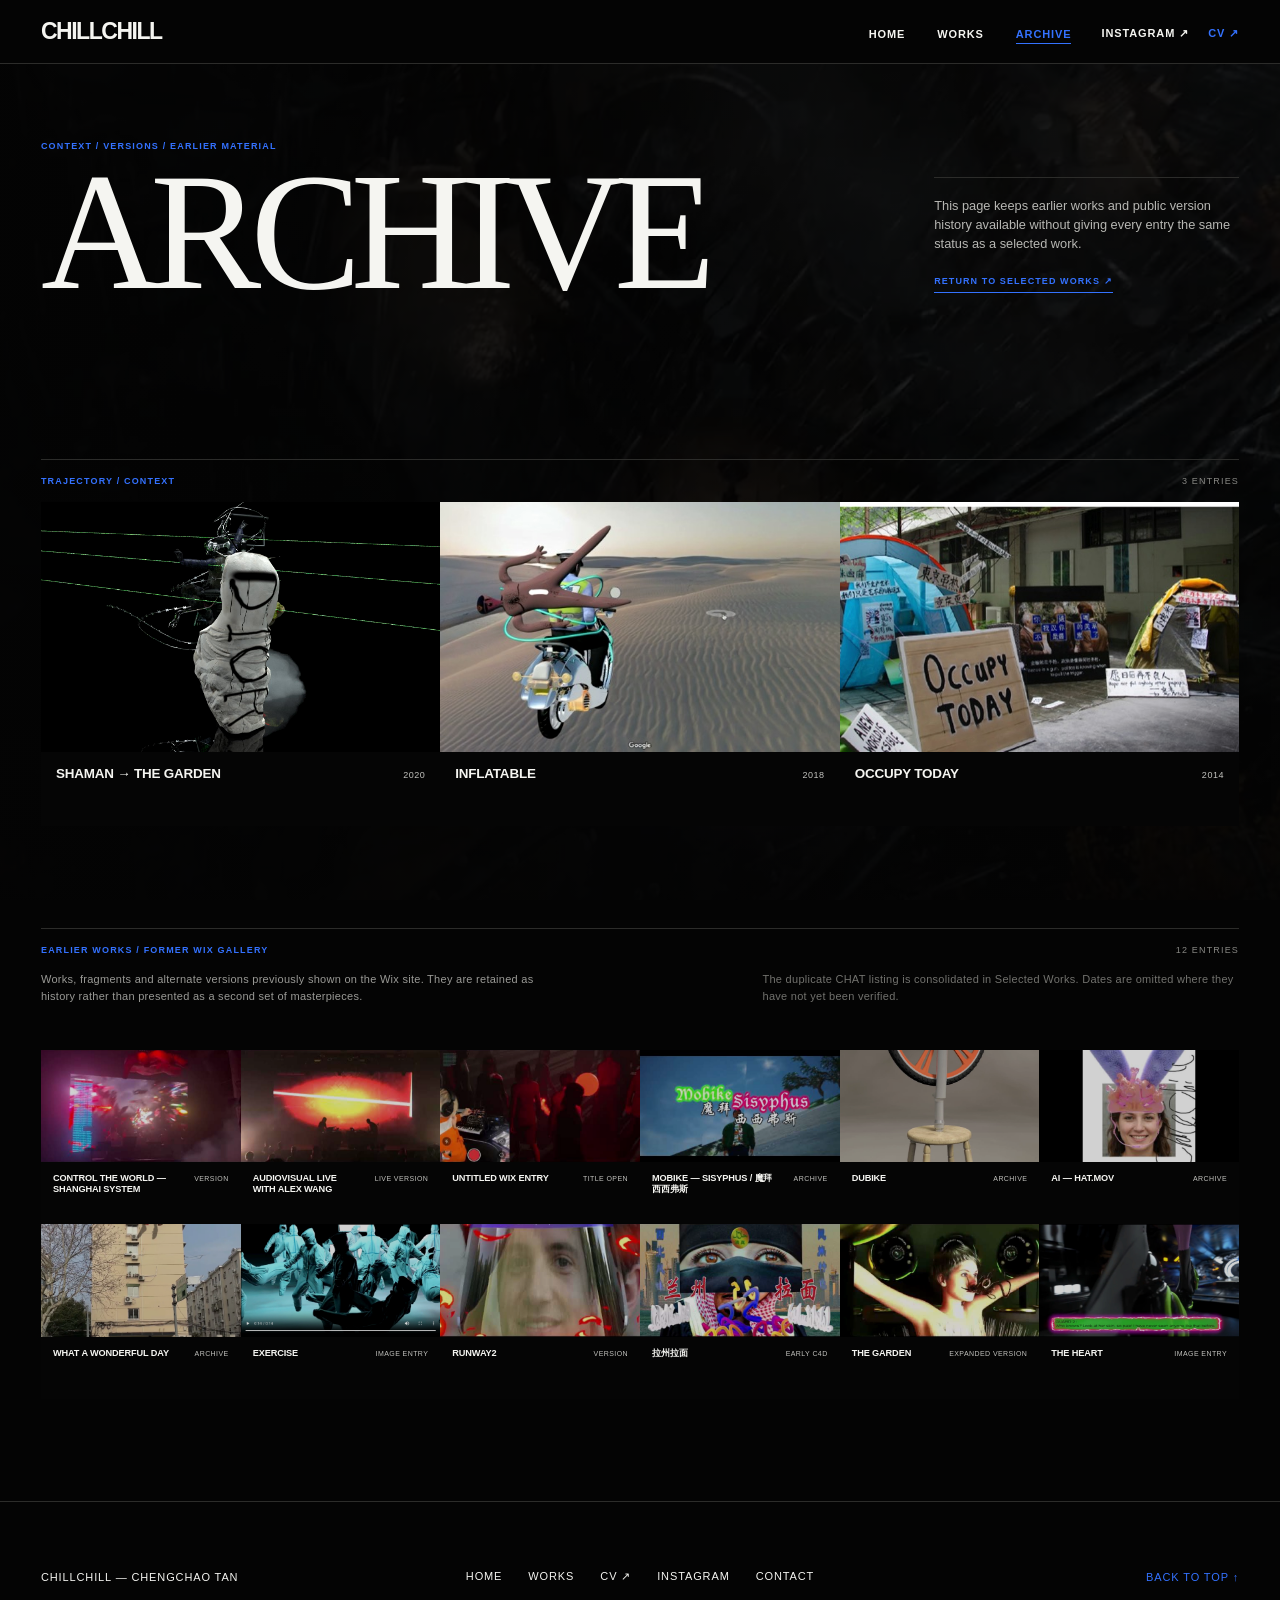
==== archive.html @ 2f0fe9d4 "Separate selected works from archive" ====
<!doctype html>
<html lang="en">
  <head>
    <meta charset="UTF-8" />
    <meta name="viewport" content="width=device-width, initial-scale=1.0" />
    <meta name="description" content="Earlier works, contextual material and alternate versions from CHILLCHILL / Chengchao Tan's practice." />
    <meta name="theme-color" content="#050505" />
    <meta property="og:type" content="website" />
    <meta property="og:title" content="Archive — CHILLCHILL" />
    <meta property="og:description" content="Earlier works, contextual material and alternate versions retained without flattening the artistic practice into a complete database." />
    <meta property="og:image" content="https://chillchillshit-stack.github.io/assets/background-poster.jpg" />
    <meta name="twitter:card" content="summary_large_image" />
    <title>Archive — CHILLCHILL</title>
    <link rel="icon" href="data:image/svg+xml,%3Csvg xmlns='http://www.w3.org/2000/svg' viewBox='0 0 64 64'%3E%3Crect width='64' height='64' fill='%23050505'/%3E%3Cpath d='M12 12h40v40H12z' fill='none' stroke='%233472ff' stroke-width='6'/%3E%3C/svg%3E" />
    <link rel="preload" as="image" href="./assets/wix-cover-shaman.jpg" fetchpriority="high" />
    <link rel="stylesheet" href="./styles.css?v=20260821-selected-archive-v16" />
    <script src="./app.js?v=20260821-wix-archive-v14" defer></script>
  </head>
  <body class="works-page archive-page" id="top">
    <div class="legacy-video-background" aria-hidden="true">
      <video muted loop playsinline preload="none" poster="./assets/background-poster.jpg">
        <source data-src="./assets/background-loop-smooth.mp4" type="video/mp4" />
      </video>
    </div>

    <header class="site-header">
      <a class="brand" href="./index.html" aria-label="CHILLCHILL home">CHILLCHILL</a>
      <div class="header-actions">
        <a class="header-instagram" href="https://www.instagram.com/chillchillshit/" target="_blank" rel="noreferrer">INSTAGRAM ↗</a>
        <a class="header-cv" href="./assets/chillchill-cv.pdf" target="_blank" rel="noreferrer">CV ↗</a>
      </div>
      <nav aria-label="Primary navigation">
        <a href="./index.html">HOME</a>
        <a href="./works.html">WORKS</a>
        <a class="is-active" href="./archive.html" aria-current="page">ARCHIVE</a>
      </nav>
    </header>

    <main class="works-main">
      <section class="works-landing" aria-labelledby="archivePageTitle">
        <header class="works-page-header">
          <div>
            <p class="works-page-kicker">CONTEXT / VERSIONS / EARLIER MATERIAL</p>
            <h1 id="archivePageTitle">ARCHIVE</h1>
          </div>
          <div class="works-page-guide">
            <p>This page keeps earlier works and public version history available without giving every entry the same status as a selected work.</p>
            <a href="./works.html">RETURN TO SELECTED WORKS <span aria-hidden="true">↗</span></a>
          </div>
        </header>

        <section class="works-secondary archive-context" aria-labelledby="trajectoryContextTitle">
          <div class="works-section-heading">
            <p id="trajectoryContextTitle">TRAJECTORY / CONTEXT</p>
            <span>3 ENTRIES</span>
          </div>
          <div class="works-context-grid">
            <button class="project works-card" type="button" data-slug="shaman-garden" data-title="SHAMAN → THE GARDEN" data-year="2020" data-type="SHORT VIDEO / EXPANDED LIVE VERSION" data-description="An independent short later becomes part of an expanded audiovisual performance." data-video-id="pIf4e2qBeQ4">
              <span class="works-card-media"><img decoding="async" fetchpriority="high" src="./assets/wix-cover-shaman.jpg" alt="SHAMAN original Wix cover" /></span>
              <span class="project-line"><strong>SHAMAN → THE GARDEN</strong><small>2020</small></span>
            </button>
            <button class="project works-card" type="button" data-slug="inflatable" data-title="INFLATABLE" data-year="2018" data-type="3D MOVING IMAGE / CONTEXT" data-description="A small urban rule becomes an absurd visual complaint." data-video-id="0K_xFmzg4Dk">
              <span class="works-card-media"><img loading="lazy" decoding="async" src="./assets/inflatable-still-800.jpg" alt="INFLATABLE video still" /></span>
              <span class="project-line"><strong>INFLATABLE</strong><small>2018</small></span>
            </button>
            <button class="project works-card" type="button" data-slug="occupy-today" data-title="OCCUPY TODAY" data-year="2014" data-type="FORMATION / CONTEXT" data-description="An early encounter between action, social simulation and the structures surrounding art." data-video-id="Ip55WOqn-rM">
              <span class="works-card-media"><img loading="lazy" decoding="async" src="./assets/occupy-today-archive-still-800.jpg" alt="OCCUPY TODAY documentation still" /></span>
              <span class="project-line"><strong>OCCUPY TODAY</strong><small>2014</small></span>
            </button>
          </div>
        </section>

        <section class="works-secondary works-archive" aria-labelledby="wixArchiveTitle">
          <div class="works-section-heading">
            <p id="wixArchiveTitle">EARLIER WORKS / FORMER WIX GALLERY</p>
            <span>12 ENTRIES</span>
          </div>
          <div class="works-archive-intro">
            <p>Works, fragments and alternate versions previously shown on the Wix site. They are retained as history rather than presented as a second set of masterpieces.</p>
            <p>The duplicate CHAT listing is consolidated in Selected Works. Dates are omitted where they have not yet been verified.</p>
          </div>
          <div class="works-archive-grid" aria-label="Earlier works and entries retained from the former Wix gallery">
            <button class="project works-card archive-card" type="button" data-slug="control-shanghai-system" data-title="CHILLCHILL CONTROL THE WORLD — SHANGHAI SYSTEM" data-type="VERSION / LIVE SYSTEM" data-description="A live-system version retained from the former Wix gallery." data-video-id="gj6utG9_jv0">
              <span class="works-card-media"><img loading="lazy" decoding="async" src="./assets/wix-archive/control-shanghai-system.jpg" alt="CHILLCHILL CONTROL THE WORLD Shanghai system version still" /></span>
              <span class="project-line"><strong>CONTROL THE WORLD — SHANGHAI SYSTEM</strong><small>VERSION</small></span>
            </button>
            <button class="project works-card archive-card" type="button" data-slug="audiovisual-live-alex" data-title="AUDIOVISUAL LIVE WITH ALEX WANG" data-type="LIVE VERSION / COLLABORATION" data-description="A live entry from the A BRAVE NEW WORLD development chain." data-video-id="MynfdMBpej0">
              <span class="works-card-media"><img loading="lazy" decoding="async" src="./assets/wix-archive/audiovisual-live-alex.jpg" alt="Audiovisual Live with Alex Wang still" /></span>
              <span class="project-line"><strong>AUDIOVISUAL LIVE WITH ALEX WANG</strong><small>LIVE VERSION</small></span>
            </button>
            <button class="project works-card archive-card" type="button" data-slug="untitled-wix-entry" data-title="UNTITLED WIX ENTRY" data-type="UNTITLED LEGACY ENTRY" data-description="A video publicly embedded on the former Wix site without a project title." data-video-id="L9i0kMhosSE">
              <span class="works-card-media"><img loading="lazy" decoding="async" src="./assets/wix-archive/untitled-wix-entry.jpg" alt="Still from an untitled video retained from Wix" /></span>
              <span class="project-line"><strong>UNTITLED WIX ENTRY</strong><small>TITLE OPEN</small></span>
            </button>
            <button class="project works-card archive-card" type="button" data-slug="mobike-sisyphus" data-title="MOBIKE — SISYPHUS / 魔拜西西弗斯" data-type="EARLIER MOVING IMAGE" data-description="An earlier moving-image work retained under its former Wix title." data-video-id="f-WOdsWEn5Y">
              <span class="works-card-media"><img loading="lazy" decoding="async" src="./assets/wix-archive/mobike-sisyphus.jpg" alt="MOBIKE Sisyphus video still" /></span>
              <span class="project-line"><strong>MOBIKE — SISYPHUS / 魔拜西西弗斯</strong><small>ARCHIVE</small></span>
            </button>
            <button class="project works-card archive-card" type="button" data-slug="dubike" data-title="DUBIKE" data-type="EARLIER FRAGMENT / WIX ARCHIVE" data-description="An earlier public-gallery entry retained from Wix.">
              <span class="works-card-media"><img loading="lazy" decoding="async" src="./assets/wix-archive/dubike.jpg" alt="DUBIKE video still" /></span>
              <span class="project-line"><strong>DUBIKE</strong><small>ARCHIVE</small></span>
            </button>
            <button class="project works-card archive-card" type="button" data-slug="ai-hat" data-title="AI — HAT.MOV" data-type="EARLIER FRAGMENT / WIX ARCHIVE" data-description="An earlier public-gallery entry retained from Wix." data-video-id="Vv0HnWQlVzw">
              <span class="works-card-media"><img loading="lazy" decoding="async" src="./assets/wix-archive/ai-hat.jpg" alt="AI hat moving-image still" /></span>
              <span class="project-line"><strong>AI — HAT.MOV</strong><small>ARCHIVE</small></span>
            </button>
            <button class="project works-card archive-card" type="button" data-slug="wonderful-day" data-title="WHAT A WONDERFUL DAY" data-type="EARLIER FRAGMENT / WIX ARCHIVE" data-description="An earlier public-gallery entry retained from Wix.">
              <span class="works-card-media"><img loading="lazy" decoding="async" src="./assets/wix-archive/what-a-wonderful-day.jpg" alt="WHAT A WONDERFUL DAY video still" /></span>
              <span class="project-line"><strong>WHAT A WONDERFUL DAY</strong><small>ARCHIVE</small></span>
            </button>
            <button class="project works-card archive-card" type="button" data-slug="exercise" data-title="EXERCISE" data-type="WIX ARCHIVE / IMAGE ENTRY" data-description="An image-based entry preserved from the former public Wix gallery.">
              <span class="works-card-media"><img loading="lazy" decoding="async" src="./assets/wix-archive/exercise.jpg" alt="EXERCISE Wix gallery image" /></span>
              <span class="project-line"><strong>EXERCISE</strong><small>IMAGE ENTRY</small></span>
            </button>
            <button class="project works-card archive-card" type="button" data-slug="runway2" data-title="RUNWAY2" data-type="RUNWAY / EARLIER VERSION" data-description="An alternate RUNWAY entry retained from the former Wix gallery." data-video-id="vI447w83ug0">
              <span class="works-card-media"><img loading="lazy" decoding="async" src="./assets/wix-archive/runway2.jpg" alt="RUNWAY2 video still" /></span>
              <span class="project-line"><strong>RUNWAY2</strong><small>VERSION</small></span>
            </button>
            <button class="project works-card archive-card" type="button" data-slug="lazhou-lamian" data-title="拉州拉面" data-type="EARLY C4D EXPERIMENT" data-description="An early C4D experiment retained under the exact title used on Wix." data-video-id="pfOjwJ35zkA">
              <span class="works-card-media"><img loading="lazy" decoding="async" src="./assets/wix-archive/lazhou-lamian.jpg" alt="拉州拉面 moving-image still" /></span>
              <span class="project-line"><strong>拉州拉面</strong><small>EARLY C4D</small></span>
            </button>
            <button class="project works-card archive-card" type="button" data-slug="the-garden" data-title="THE GARDEN" data-type="EXPANDED LIVE VERSION" data-description="The expanded audiovisual version that contains SHAMAN and additional material." data-video-id="-OK7pHN6N_I">
              <span class="works-card-media"><img loading="lazy" decoding="async" src="./assets/wix-archive/the-garden.jpg" alt="THE GARDEN audiovisual performance still" /></span>
              <span class="project-line"><strong>THE GARDEN</strong><small>EXPANDED VERSION</small></span>
            </button>
            <button class="project works-card archive-card" type="button" data-slug="the-heart" data-title="THE HEART" data-type="WIX ARCHIVE / IMAGE ENTRY" data-description="An image-based entry preserved from the former public Wix gallery.">
              <span class="works-card-media"><img loading="lazy" decoding="async" src="./assets/wix-archive/the-heart.jpg" alt="THE HEART Wix gallery image" /></span>
              <span class="project-line"><strong>THE HEART</strong><small>IMAGE ENTRY</small></span>
            </button>
          </div>
        </section>
      </section>
    </main>

    <footer class="site-footer">
      <span>CHILLCHILL — CHENGCHAO TAN</span>
      <nav aria-label="Footer navigation">
        <a href="./index.html">HOME</a>
        <a href="./works.html">WORKS</a>
        <a href="./assets/chillchill-cv.pdf" target="_blank" rel="noreferrer">CV ↗</a>
        <a href="https://www.instagram.com/chillchillshit/" target="_blank" rel="noreferrer">INSTAGRAM</a>
        <a href="mailto:chillchillshit@gmail.com">CONTACT</a>
      </nav>
      <a href="#top">BACK TO TOP ↑</a>
    </footer>

    <dialog class="project-dialog" id="projectDialog">
      <button class="dialog-close" type="button" aria-label="Close project">×</button>
      <div class="dialog-media">
        <div class="dialog-stage">
          <img id="dialogImage" src="./assets/background-poster.jpg" alt="" />
          <iframe id="dialogVideo" title="Project video" loading="lazy" allow="autoplay; encrypted-media; picture-in-picture" allowfullscreen referrerpolicy="strict-origin-when-cross-origin"></iframe>
        </div>
        <div class="dialog-gallery" id="dialogGallery" hidden aria-label="Additional project stills"></div>
      </div>
      <div class="dialog-copy">
        <p id="dialogType"></p>
        <h2 id="dialogTitle">PROJECT</h2>
        <p id="dialogYear"></p>
        <p id="dialogDescription"></p>
        <dl class="dialog-facts" id="dialogFacts" hidden>
          <div id="dialogFormatRow"><dt>FORMAT</dt><dd id="dialogFormat"></dd></div>
          <div id="dialogDurationRow"><dt>DURATION</dt><dd id="dialogDuration"></dd></div>
          <div id="dialogMethodRow"><dt>METHOD</dt><dd id="dialogMethod"></dd></div>
          <div id="dialogContextRow"><dt>CONTEXT</dt><dd id="dialogContext"></dd></div>
          <div id="dialogCollaborationRow"><dt>COLLABORATION</dt><dd id="dialogCollaboration"></dd></div>
        </dl>
        <dl class="dialog-evidence" id="dialogEvidence" hidden>
          <div id="dialogAtTimeRow"><dt>AT THE TIME</dt><dd id="dialogAtTime"></dd></div>
          <div id="dialogLookingBackRow"><dt>LOOKING BACK</dt><dd id="dialogLookingBack"></dd></div>
          <div id="dialogStillOpenRow"><dt>STILL OPEN</dt><dd id="dialogStillOpen"></dd></div>
        </dl>
        <div class="dialog-actions">
          <a class="watch-video-link" id="watchVideoLink" href="#" target="_blank" rel="noreferrer" hidden>WATCH ON YOUTUBE <span aria-hidden="true">↗</span></a>
          <button class="copy-project-link" id="copyProjectLink" type="button">COPY PROJECT LINK <span aria-hidden="true">↗</span></button>
        </div>
      </div>
    </dialog>
  </body>
</html>
---- styles.css ----
:root {
  --black: #050505;
  --white: #f5f5f1;
  --muted: #9a9a96;
  --rule: #2c2c2a;
  --blue: #3472ff;
  --header-h: 64px;
  --gutter: clamp(22px, 3.2vw, 52px);
  --ui: "Arial Narrow", "Helvetica Neue", Helvetica, Arial, sans-serif;
  --display: Didot, "Bodoni MT", "Times New Roman", serif;
}

* { box-sizing: border-box; }
html { scroll-behavior: smooth; background: var(--black); }
body { position: relative; margin: 0; color: var(--white); background: var(--black); font-family: var(--ui); }
button, a { color: inherit; font: inherit; }
button { padding: 0; border: 0; background: none; }
a { text-decoration: none; }
img { max-width: 100%; }
button:focus-visible, a:focus-visible { outline: 1px solid var(--blue); outline-offset: 4px; }

.site-header {
  position: sticky;
  z-index: 30;
  top: 0;
  min-height: var(--header-h);
  display: flex;
  align-items: center;
  justify-content: space-between;
  gap: 30px;
  padding: 0 var(--gutter);
  border-bottom: 1px solid var(--rule);
  background: rgb(5 5 5 / .94);
  backdrop-filter: blur(14px);
}
.brand { font-size: clamp(19px, 1.8vw, 29px); font-weight: 900; letter-spacing: -.065em; }
.header-actions { order: 3; display: flex; align-items: center; gap: clamp(14px, 1.5vw, 24px); }
.header-actions a { padding: 24px 0 20px; font-size: 11px; font-weight: 800; letter-spacing: .08em; white-space: nowrap; }
.header-instagram { color: var(--white); }
.header-cv { color: var(--blue); }
.header-actions a:hover { color: var(--blue); }
.site-header nav { display: flex; align-items: center; gap: clamp(16px, 2.5vw, 40px); margin-left: auto; }
.site-header nav a { position: relative; padding: 24px 0 20px; font-size: 11px; font-weight: 800; letter-spacing: .08em; }
.site-header nav a::after { content: ""; position: absolute; right: 0; bottom: 16px; left: 0; height: 1px; background: currentColor; transform: scaleX(0); transform-origin: left; transition: transform 180ms ease; }
.site-header nav a:hover::after, .site-header nav a.is-active::after { transform: scaleX(1); }
.site-header nav a.is-active { color: var(--blue); }

section { scroll-margin-top: var(--header-h); }
.legacy-video-background { position: fixed; z-index: 0; inset: var(--header-h) 0 0; overflow: hidden; contain: paint; background: #050505 url("./assets/background-poster.jpg") center / cover no-repeat; }
.legacy-video-background::after { content: ""; position: absolute; inset: 0; background: linear-gradient(90deg, rgb(5 5 5 / .86) 0%, rgb(5 5 5 / .56) 42%, rgb(5 5 5 / .28) 76%), linear-gradient(0deg, rgb(5 5 5 / .72) 0%, rgb(5 5 5 / .16) 58%, rgb(5 5 5 / .28) 100%); }
.legacy-video-background video { width: 100%; height: 100%; display: block; object-fit: cover; object-position: center; pointer-events: none; transform: translateZ(0); backface-visibility: hidden; }
.site-header, main, .site-footer { position: relative; }
.site-header { position: sticky; z-index: 30; }
main, .site-footer { z-index: 1; }
main > section:not(.practice-hero), .site-footer { background: rgb(5 5 5 / .76); }
.practice-hero { position: relative; min-height: calc(100svh - var(--header-h)); display: grid; grid-template-columns: 1fr; align-content: space-between; gap: 0; overflow: hidden; padding: clamp(26px, 3vw, 48px) var(--gutter) clamp(34px, 4vw, 64px); border-bottom: 1px solid var(--rule); background: transparent; }
.hero-copy { position: relative; z-index: 2; align-self: center; max-width: min(690px, 64vw); padding: clamp(72px, 10vw, 160px) 0 clamp(90px, 12vw, 190px); text-shadow: 0 2px 24px rgb(0 0 0 / .35); }
.hero-copy .hero-kicker { margin: 0 0 18px; color: var(--blue); font-size: 10px; font-weight: 800; letter-spacing: .12em; }
.hero-copy h1 { margin: 0; font-family: var(--display); font-size: clamp(64px, 7.2vw, 116px); font-weight: 400; line-height: .84; letter-spacing: -.055em; white-space: nowrap; }
.hero-copy p { margin: clamp(30px, 4vw, 58px) 0 0; color: #d2d2cf; font-size: clamp(15px, 1.35vw, 21px); line-height: 1.35; }
.text-link, .open-project { display: inline-flex; align-items: center; gap: 16px; margin-top: 30px; padding-bottom: 6px; border-bottom: 1px solid var(--blue); color: var(--blue); cursor: pointer; font-size: 10px; font-weight: 800; letter-spacing: .12em; }
.text-link:hover, .open-project:hover { color: var(--white); border-color: var(--white); }

.project { position: relative; overflow: hidden; color: var(--white); cursor: pointer; text-align: left; }
.project img { width: 100%; height: 100%; display: block; object-fit: cover; filter: saturate(.94) contrast(1.02); transition: transform 450ms cubic-bezier(.2,.8,.2,1), filter 220ms ease; }
.project::after { content: ""; position: absolute; inset: 0; border: 1px solid transparent; pointer-events: none; transition: border-color 180ms ease; }
.project:hover::after, .project:focus-visible::after { border-color: var(--blue); }
.project:hover img, .project:focus-visible img { transform: scale(1.02); filter: saturate(1.08) contrast(1.03); }
.hero-media { min-height: clamp(430px, 43vw, 720px); }
.play-mark { position: absolute; z-index: 2; top: 50%; left: 50%; width: 64px; height: 64px; display: grid; place-items: center; border: 1px solid rgb(255 255 255 / .75); border-radius: 50%; background: rgb(0 0 0 / .12); transform: translate(-50%, -50%); transition: background 180ms ease, transform 180ms ease; }
.play-mark svg { width: 38px; height: 38px; fill: none; stroke: currentColor; stroke-width: 1.4; }
.project:hover .play-mark { background: var(--blue); transform: translate(-50%, -50%) scale(1.05); }

.current-rail { position: relative; z-index: 2; grid-column: 1 / -1; display: grid; grid-template-columns: repeat(3, minmax(0, 1fr)); gap: 1px; margin-top: 24px; padding: 1px; background: rgb(255 255 255 / .24); backdrop-filter: blur(14px); }
.current-card { display: flex; flex-direction: column; background: rgb(5 5 5 / .86); }
.media-frame { height: clamp(190px, 20vw, 340px); overflow: hidden; }
.research-frame img { object-fit: contain; background: #0c0c0c; }
.project-line { position: relative; z-index: 2; display: grid; grid-template-columns: minmax(0, 1fr) auto; align-items: baseline; gap: 20px; padding: 14px 4px 13px; border-bottom: 1px solid var(--rule); background: var(--black); }
.project-line strong { min-width: 0; font-size: clamp(13px, 1.45vw, 22px); line-height: 1.05; letter-spacing: -.015em; }
.project-line small { color: #c2c2be; font-size: 11px; letter-spacing: .06em; }
.status-label { position: absolute; top: 12px; left: 12px; z-index: 2; padding: 7px 9px 6px; background: rgba(5, 5, 5, .82); color: var(--blue); font-size: 9px; font-weight: 800; letter-spacing: .12em; line-height: 1; backdrop-filter: blur(6px); }

.practice-spine { padding: clamp(58px, 7vw, 105px) var(--gutter); border-bottom: 1px solid var(--rule); }
.spine-intro { display: grid; grid-template-columns: minmax(180px, .42fr) minmax(0, 1.58fr); align-items: start; gap: clamp(28px, 5vw, 90px); }
.spine-intro h2 { margin: 8px 0 0; color: var(--blue); font-size: 11px; line-height: 1; letter-spacing: .13em; }
.spine-intro p { max-width: 29em; margin: 0; font-family: var(--display); font-size: clamp(34px, 4.45vw, 70px); font-weight: 400; line-height: .98; letter-spacing: -.038em; }
.reading-key { display: grid; grid-template-columns: minmax(180px, .42fr) minmax(0, 1.58fr); gap: clamp(28px, 5vw, 90px); margin-top: clamp(46px, 6vw, 88px); padding-top: 18px; border-top: 1px solid var(--rule); }
.reading-key-label { margin: 2px 0 0; color: var(--blue); font-size: 9px; font-weight: 800; letter-spacing: .13em; }
.reading-key ol { display: grid; grid-template-columns: repeat(3, minmax(0, 1fr)); margin: 0; padding: 0; list-style: none; }
.reading-key li { min-width: 0; padding-right: clamp(16px, 2.5vw, 36px); }
.reading-key li + li { padding-left: clamp(16px, 2.5vw, 36px); border-left: 1px solid var(--rule); }
.reading-key span, .reading-key strong { display: block; }
.reading-key span { margin-bottom: 26px; color: var(--blue); font-size: 9px; font-weight: 800; letter-spacing: .11em; }
.reading-key strong { font-size: clamp(16px, 1.45vw, 22px); font-weight: 500; letter-spacing: .04em; }
.reading-key li p { max-width: 20em; margin: 11px 0 0; color: #969692; font-size: 11px; line-height: 1.45; }
.spine-steps { display: grid; grid-template-columns: repeat(5, minmax(0, 1fr)); margin: clamp(55px, 7vw, 105px) 0 0; padding: 0; list-style: none; border-top: 1px solid var(--rule); border-bottom: 1px solid var(--rule); }
.spine-steps li { min-width: 0; min-height: 118px; padding: 20px 22px 22px 0; border-right: 1px solid var(--rule); }
.spine-steps li + li { padding-left: 22px; }
.spine-steps li:last-child { border-right: 0; }
.spine-steps time, .spine-steps span { display: block; }
.spine-steps time { margin-bottom: 26px; color: var(--blue); font-size: 11px; letter-spacing: .08em; }
.spine-steps span { max-width: 19em; font-size: 12px; line-height: 1.35; letter-spacing: .045em; }

.works-section { padding: clamp(58px, 7.5vw, 118px) var(--gutter) 0; }
.section-title { margin: 0; padding-bottom: clamp(24px, 3vw, 46px); border-bottom: 1px solid var(--rule); font-family: var(--display); font-size: clamp(56px, 8vw, 128px); font-weight: 400; line-height: .8; letter-spacing: -.055em; }
.works-landing { min-height: calc(100svh - var(--header-h)); padding: clamp(46px, 6vw, 92px) var(--gutter) clamp(62px, 8vw, 126px); }
.works-page-header { display: grid; grid-template-columns: minmax(0, 1.45fr) minmax(260px, .55fr); align-items: end; gap: clamp(42px, 7vw, 120px); padding-bottom: clamp(38px, 5vw, 74px); }
.works-page-kicker { margin: 0 0 22px; color: var(--blue); font-size: 9px; font-weight: 800; letter-spacing: .13em; }
.works-page-header h1 { margin: 0; font-family: var(--display); font-size: clamp(84px, 13vw, 210px); font-weight: 400; line-height: .72; letter-spacing: -.065em; }
.works-page-guide { align-self: end; padding-top: 18px; border-top: 1px solid var(--rule); }
.works-page-guide p { max-width: 32em; margin: 0; color: #b7b7b3; font-size: clamp(12px, 1vw, 15px); line-height: 1.5; }
.works-page-guide a { display: inline-block; margin-top: 22px; padding-bottom: 6px; border-bottom: 1px solid var(--blue); color: var(--blue); font-size: 9px; font-weight: 800; letter-spacing: .12em; }
.works-page-guide a:hover { color: var(--white); border-color: var(--white); }
.works-grid { display: grid; grid-template-columns: repeat(5, minmax(0, 1fr)); gap: 0; background: var(--black); }
.works-section-heading { display: flex; align-items: baseline; justify-content: space-between; gap: 24px; margin-bottom: 16px; padding-top: 16px; border-top: 1px solid var(--rule); color: var(--blue); font-size: 9px; font-weight: 800; letter-spacing: .13em; }
.works-section-heading p { margin: 0; }
.works-section-heading span { color: #888884; font-weight: 500; }
.works-card { min-width: 0; display: grid; grid-template-rows: auto 1fr; background: var(--black); box-shadow: inset 0 0 0 1px var(--rule); }
.works-card-media { aspect-ratio: 16 / 10; display: block; overflow: hidden; background: #000; }
.works-card-media--contain img { object-fit: contain; }
.works-card[data-slug="cute"] img { object-position: 50% 42%; }
.works-card[data-slug="brain-in-a-vat"] img { object-position: 50% 48%; }
.works-card[data-slug="a-brave-new-world"] img { object-position: 50% 55%; }
.works-card[data-slug="asian-sharing-heaven"] img { object-position: 50% 48%; }
.works-card[data-slug="subway-gym"] img { object-position: 50% 44%; }
.works-card .project-line { min-height: 74px; padding: 14px 15px 15px; border-bottom: 0; }
.works-card .project-line strong { font-size: clamp(12px, 1.05vw, 17px); line-height: 1.15; }
.works-card .project-line small { font-size: 9px; }
.works-verification-note { max-width: 56em; margin: 28px 0 0; color: #777773; font-size: 9px; line-height: 1.5; letter-spacing: .07em; }
.works-page--selected .works-secondary { display: none; }
.works-archive-route { display: flex; align-items: baseline; justify-content: space-between; gap: 28px; margin-top: clamp(34px, 4vw, 58px); padding: 18px 0; border-top: 1px solid var(--rule); border-bottom: 1px solid var(--rule); }
.works-archive-route p { max-width: 44em; margin: 0; color: #777773; font-size: 10px; line-height: 1.5; letter-spacing: .035em; }
.works-archive-route a { flex: 0 0 auto; padding-bottom: 5px; border-bottom: 1px solid var(--blue); color: var(--blue); font-size: 9px; font-weight: 800; letter-spacing: .12em; }
.works-archive-route a:hover, .works-archive-route a:focus-visible { color: var(--white); border-color: var(--white); }
.works-secondary { margin-top: clamp(62px, 8vw, 118px); }
.works-secondary-grid { display: grid; grid-template-columns: minmax(280px, .72fr) minmax(260px, 1.28fr); gap: 1px; background: var(--rule); }
.works-secondary-grid > p { margin: 0; padding: clamp(24px, 3vw, 46px); background: var(--black); color: #aaa; font-family: var(--display); font-size: clamp(25px, 3vw, 46px); line-height: 1.05; letter-spacing: -.025em; }
.works-context-grid { display: grid; grid-template-columns: repeat(3, minmax(0, 1fr)); gap: 0; background: var(--black); }
.works-archive-intro { display: grid; grid-template-columns: minmax(0, 1.15fr) minmax(260px, .85fr); gap: clamp(28px, 6vw, 100px); margin-bottom: clamp(24px, 3.5vw, 48px); }
.works-archive-intro p { max-width: 48em; margin: 0; color: #9a9a96; font-size: 11px; line-height: 1.55; letter-spacing: .025em; }
.works-archive-intro p:last-child { color: #72726e; }
.works-archive-grid { display: grid; grid-template-columns: repeat(6, minmax(0, 1fr)); background: var(--black); }
.archive-card .works-card-media { aspect-ratio: 16 / 9; }
.archive-card .works-card-media img { opacity: .82; transition: opacity 180ms ease, transform 240ms ease; }
.archive-card:hover .works-card-media img, .archive-card:focus-visible .works-card-media img { opacity: 1; transform: scale(1.015); }
.archive-card .project-line { min-height: 62px; padding: 11px 12px 12px; }
.archive-card .project-line strong { font-size: clamp(9px, .72vw, 12px); }
.archive-card .project-line small { font-size: 7px; }
.chapter { padding: clamp(38px, 5vw, 72px) 0 clamp(58px, 7vw, 112px); border-bottom: 1px solid var(--rule); }
.chapter-header { display: grid; grid-template-columns: auto minmax(0, 1fr); align-items: start; gap: 20px; margin-bottom: clamp(30px, 4vw, 54px); }
.chapter-header span { color: var(--blue); font-size: clamp(30px, 3vw, 48px); font-weight: 300; }
.chapter-header h3 { margin: 0; font-size: clamp(28px, 3.2vw, 52px); font-weight: 400; letter-spacing: .035em; }
.chapter-header h3::before { content: "—"; margin-right: 22px; color: var(--white); }
.chapter-intro { max-width: 58em; margin: 20px 0 0 48px; color: #b7b7b3; font-size: clamp(13px, 1.1vw, 16px); line-height: 1.55; letter-spacing: .01em; }
.chapter-route { display: grid; grid-template-columns: repeat(3, minmax(0, 1fr)); max-width: 68em; margin: 28px 0 0 48px; padding-top: 12px; border-top: 1px solid var(--rule); color: #8f8f8b; font-size: 9px; line-height: 1.4; letter-spacing: .07em; }
.chapter-route span { min-width: 0; padding-right: 18px; color: #8f8f8b; font-size: inherit; }
.chapter-route span + span { padding-left: 18px; border-left: 1px solid var(--rule); }
.chapter-route b { display: block; margin-bottom: 7px; color: var(--blue); font-weight: 800; letter-spacing: .12em; }

.chapter-feature { display: grid; grid-template-columns: minmax(0, 1.6fr) minmax(280px, .4fr); align-items: center; gap: clamp(34px, 6vw, 100px); }
.feature-project { min-height: clamp(390px, 45vw, 700px); }
.feature-meta h4 { margin: 0; font-size: clamp(28px, 3vw, 50px); font-weight: 400; line-height: .95; letter-spacing: .02em; }
.feature-meta p { margin: 20px 0 0; color: #bbb; font-size: 12px; }
.control-origin { margin-top: clamp(46px, 6vw, 92px); padding: clamp(28px, 3.5vw, 52px) 0 1px; border-top: 1px solid var(--rule); background: #080808; }
.control-origin > header { display: grid; grid-template-columns: minmax(190px, .42fr) minmax(280px, .75fr) minmax(300px, .83fr); align-items: start; gap: clamp(24px, 4vw, 64px); padding: 0 clamp(24px, 3vw, 44px) clamp(36px, 5vw, 74px); }
.control-origin > header .chapter-kicker { margin: 6px 0 0; }
.control-origin > header h4 { margin: 0; font-family: var(--display); font-size: clamp(34px, 4vw, 64px); font-weight: 400; line-height: .9; letter-spacing: -.035em; }
.control-origin > header > p:last-child { max-width: 38em; margin: 3px 0 0; color: #b0b0ac; font-size: clamp(13px, 1.05vw, 16px); line-height: 1.58; }
.control-origin > header em { color: var(--white); font-style: normal; }
.origin-steps { display: grid; grid-template-columns: repeat(3, minmax(0, 1fr)); gap: 1px; margin: 0; padding: 1px 0 0; list-style: none; background: var(--rule); }
.origin-steps li { min-width: 0; background: var(--black); }
.origin-steps img { width: 100%; aspect-ratio: 16 / 9; display: block; object-fit: cover; }
.origin-steps li > div { min-height: 174px; padding: clamp(20px, 2.4vw, 34px); border-top: 1px solid var(--rule); }
.origin-steps span, .origin-steps strong { display: block; }
.origin-steps span { margin-bottom: 28px; color: var(--blue); font-size: 9px; font-weight: 800; letter-spacing: .12em; }
.origin-steps strong { font-size: clamp(16px, 1.4vw, 21px); font-weight: 500; letter-spacing: .035em; }
.origin-steps p { max-width: 30em; margin: 12px 0 0; color: #969692; font-size: 11px; line-height: 1.5; }
.compact-projects { display: grid; grid-template-columns: repeat(2, minmax(0, 1fr)); gap: 1px; width: min(70%, 1000px); margin-top: 22px; background: var(--rule); }
.compact-project { background: var(--black); }
.compact-project > img { height: clamp(210px, 24vw, 360px); }

.platform-grid { display: grid; grid-template-columns: minmax(0, 1.45fr) minmax(300px, .55fr); gap: 1px; background: var(--rule); }
.platform-main, .platform-side { background: var(--black); }
.platform-main { min-height: clamp(540px, 58vw, 880px); display: grid; grid-template-rows: minmax(0, 1fr) auto; }
.platform-main > img { min-height: 0; }
.platform-main .project-line { padding: 15px; }
.platform-side { display: grid; grid-template-rows: repeat(2, minmax(0, 1fr)); gap: 1px; }
.side-project { background: var(--black); }
.side-project > img { height: calc(100% - 50px); min-height: 240px; }

.version-layout { display: grid; grid-template-columns: minmax(320px, .55fr) minmax(0, 1.45fr); gap: clamp(28px, 4vw, 68px); }
.version-pair { display: grid; grid-template-columns: minmax(0, 1fr) 40px minmax(220px, .42fr); align-items: center; }
.version-main > img { height: clamp(460px, 48vw, 760px); }
.version-related > img { height: clamp(210px, 22vw, 330px); }
.version-connector { position: relative; height: 55%; }
.version-connector::before { content: ""; position: absolute; top: 0; bottom: 0; left: 50%; width: 1px; background: var(--rule); }
.version-connector span::before, .version-connector span::after { content: ""; position: absolute; left: calc(50% - 4px); width: 7px; height: 7px; border: 1px solid var(--white); border-radius: 50%; background: var(--black); }
.version-connector span::before { top: 0; }
.version-connector span::after { bottom: 0; }
.city-list { display: grid; align-content: center; gap: 1px; background: var(--rule); }
.city-project { background: var(--black); }
.city-project > img { height: clamp(160px, 16vw, 250px); }
.city-project .project-line strong { font-size: clamp(12px, 1.15vw, 17px); }

.urban-grid { display: grid; grid-template-columns: minmax(0, 1.45fr) minmax(280px, .55fr); grid-template-rows: minmax(250px, 1fr) auto; gap: 1px; background: var(--rule); }
.urban-lead { grid-row: 1 / 3; min-height: clamp(500px, 56vw, 850px); display: grid; grid-template-rows: minmax(0, 1fr) auto; background: var(--black); }
.urban-secondary { min-height: clamp(260px, 28vw, 420px); display: grid; grid-template-rows: minmax(0, 1fr) auto; background: var(--black); }
.urban-lead > img, .urban-secondary > img { min-height: 0; }
.urban-note { display: flex; flex-direction: column; justify-content: space-between; gap: 32px; padding: clamp(24px, 3vw, 42px); background: #0b0b0a; }
.urban-note span, .chapter-kicker { color: var(--blue); font-size: 9px; font-weight: 800; letter-spacing: .13em; }
.urban-note p { max-width: 28em; margin: 0; color: #b4b4b0; font-family: var(--display); font-size: clamp(20px, 2vw, 31px); line-height: 1.08; letter-spacing: -.02em; }
.inflatable-feature { display: grid; grid-template-columns: minmax(0, 1.25fr) minmax(300px, .75fr); gap: 1px; margin-top: clamp(36px, 5vw, 74px); background: var(--rule); }
.inflatable-media { min-height: clamp(360px, 42vw, 650px); background: var(--black); }
.inflatable-copy { display: flex; flex-direction: column; justify-content: center; padding: clamp(28px, 4vw, 64px); background: #0a0a0a; }
.inflatable-copy h4 { margin: 18px 0 24px; font-family: var(--display); font-size: clamp(46px, 5vw, 78px); font-weight: 400; line-height: .85; letter-spacing: -.04em; }
.inflatable-copy > p:not(.chapter-kicker) { max-width: 31em; margin: 0; color: #b4b4b0; font-size: 14px; line-height: 1.55; }
.inflatable-copy .open-project { align-self: flex-start; }
.inflatable-sequence { grid-column: 1 / -1; width: 100%; height: clamp(70px, 11vw, 150px); display: block; object-fit: cover; background: var(--black); }

.system-version-chain { display: grid; grid-template-columns: minmax(220px, .9fr) 34px minmax(240px, .72fr) 34px minmax(300px, 1.25fr); align-items: stretch; gap: 10px; }
.chain-project { display: grid; grid-template-rows: minmax(0, 1fr) auto; min-height: clamp(380px, 42vw, 660px); background: var(--black); }
.chain-project > img { min-height: 0; }
.chain-arrow { display: grid; place-items: center; color: var(--blue); font-family: var(--display); font-size: 34px; }
.live-system-node { display: flex; flex-direction: column; justify-content: space-between; min-width: 0; padding: clamp(24px, 3vw, 42px); border: 1px solid var(--rule); background: #0b0b0a; }
.live-system-node p { margin: 0; color: var(--blue); font-size: 9px; font-weight: 800; letter-spacing: .13em; }
.live-system-node strong { font-size: clamp(17px, 1.7vw, 27px); font-weight: 500; line-height: 1.2; letter-spacing: .02em; }
.live-system-node small { color: #7f7f7b; font-size: 10px; line-height: 1.45; }
.project-still-strip { display: grid; grid-template-columns: repeat(3, minmax(0, 1fr)); gap: 1px; margin-top: 1px; background: var(--rule); }
.project-still-strip img { width: 100%; height: clamp(150px, 19vw, 300px); display: block; object-fit: cover; }
.secondary-version-row { display: grid; grid-template-columns: minmax(300px, .62fr) minmax(300px, .38fr); align-items: center; gap: clamp(30px, 5vw, 82px); margin-top: clamp(40px, 5vw, 76px); }
.secondary-version-project > img { height: clamp(280px, 31vw, 470px); }
.secondary-version-row > p { max-width: 34em; margin: 0; color: #92928e; font-size: 13px; line-height: 1.65; }
.secondary-version-row > p strong { display: block; margin-bottom: 16px; color: var(--white); font-family: var(--display); font-size: clamp(24px, 2.4vw, 38px); font-weight: 400; line-height: 1; }
.secondary-version-row em { color: #c2c2be; font-style: normal; }

.live-depth-grid { display: grid; grid-template-columns: minmax(0, 1.2fr) minmax(320px, .8fr); gap: 1px; margin-top: clamp(38px, 5vw, 70px); background: var(--rule); }
.current-depth { padding: clamp(24px, 3vw, 42px); background: #0a0a0a; }
.current-depth header { display: grid; grid-template-columns: minmax(150px, .35fr) minmax(0, 1fr); gap: 28px; margin-bottom: 28px; }
.current-depth header span { color: var(--blue); font-size: 9px; font-weight: 800; letter-spacing: .13em; }
.current-depth header p { margin: 0; color: #a8a8a4; font-size: 12px; line-height: 1.55; }
.current-depth header em { color: var(--white); font-style: normal; }
.body-sequence { display: grid; grid-template-columns: repeat(3, minmax(0, 1fr)); gap: 1px; background: var(--rule); }
.body-sequence img { width: 100%; height: clamp(140px, 16vw, 250px); display: block; object-fit: cover; }
.awakened-system { display: flex; flex-direction: column; }
.system-diagram { display: grid; grid-template-columns: minmax(90px, 1fr) auto minmax(120px, 1.25fr) auto minmax(90px, 1fr); align-items: stretch; margin-top: auto; border-top: 1px solid var(--rule); }
.system-diagram span { min-height: 92px; display: flex; align-items: center; padding: 16px 0; border-bottom: 1px solid var(--rule); color: var(--white); font-size: clamp(13px, 1.25vw, 19px); line-height: 1.2; }
.system-diagram b { display: grid; place-items: center; padding: 0 12px; border-bottom: 1px solid var(--rule); color: var(--blue); font-weight: 400; }

.research-section { display: grid; grid-template-columns: minmax(320px, .65fr) minmax(0, 1.35fr); gap: clamp(40px, 6vw, 100px); padding: clamp(68px, 8.5vw, 132px) var(--gutter); border-bottom: 1px solid var(--rule); }
.research-copy { align-self: center; }
.research-copy h2 { margin: 0 0 clamp(50px, 8vw, 120px); padding-bottom: 30px; border-bottom: 1px solid var(--rule); font-family: var(--display); font-size: clamp(54px, 7vw, 106px); font-weight: 400; line-height: .85; letter-spacing: -.045em; }
.research-copy h3 { margin: 0; font-size: clamp(23px, 2.4vw, 38px); font-weight: 400; letter-spacing: .035em; }
.research-copy h3 span { color: #aaa; font-size: .48em; }
.research-copy p { max-width: 30em; margin: 28px 0 0; color: #bbb; font-size: 16px; line-height: 1.45; }
.research-board { min-height: clamp(500px, 55vw, 820px); background: #0c0c0c; }
.research-board img { object-fit: contain; }

.formation-section { padding: clamp(64px, 8vw, 122px) var(--gutter); border-bottom: 1px solid var(--rule); }
.archive-heading { display: grid; grid-template-columns: 1fr minmax(280px, .7fr); gap: 40px; align-items: end; }
.archive-heading p { max-width: 36em; margin: 0; color: #aaa; font-size: 13px; line-height: 1.5; }

.trajectory-section { padding: clamp(66px, 8.5vw, 132px) var(--gutter); border-bottom: 1px solid var(--rule); }
.trajectory-intro { display: grid; grid-template-columns: .55fr 1.2fr .85fr; gap: clamp(24px, 4vw, 70px); align-items: start; padding-bottom: clamp(52px, 7vw, 100px); }
.section-eyebrow { margin: 8px 0 0; color: var(--blue); font-size: 10px; font-weight: 800; letter-spacing: .14em; }
.trajectory-intro h2 { margin: 0; font-family: var(--display); font-size: clamp(54px, 6.8vw, 108px); font-weight: 400; line-height: .82; letter-spacing: -.055em; }
.trajectory-statement { padding-top: 5px; }
.trajectory-statement p { margin: 0 0 18px; color: #aaa; font-size: 13px; line-height: 1.55; }
.trajectory-statement strong { color: var(--white); font-weight: 500; }
.trajectory-track { margin: 0; padding: 0; list-style: none; border-top: 1px solid var(--rule); }
.trajectory-phase { display: grid; grid-template-columns: minmax(170px, .42fr) minmax(280px, .9fr) minmax(280px, 1fr); gap: clamp(20px, 3vw, 48px); padding: clamp(28px, 4.5vw, 68px) 0; border-bottom: 1px solid var(--rule); }
.trajectory-phase > header { display: grid; grid-template-columns: 34px 1fr; align-content: start; column-gap: 12px; }
.trajectory-phase > header span { color: var(--blue); font-family: var(--display); font-size: 28px; line-height: 1; }
.trajectory-phase > header h3 { margin: 0; font-size: clamp(25px, 2.8vw, 46px); font-weight: 500; line-height: .9; letter-spacing: -.04em; }
.trajectory-phase > header small { grid-column: 2; margin-top: 10px; color: #888; font-size: 10px; letter-spacing: .12em; }
.trajectory-media { aspect-ratio: 16 / 10; background: #0a0a0a; }
.trajectory-media img, .trajectory-thumb img { width: 100%; height: 100%; object-fit: cover; }
.trajectory-chain { display: grid; grid-template-columns: 1fr 28px 1fr; align-items: center; gap: 8px; }
.trajectory-chain > span { color: var(--blue); text-align: center; }
.trajectory-thumb { aspect-ratio: 4 / 3; background: #0a0a0a; }
.evidence-notes { margin: 0; }
.evidence-notes > div { display: grid; grid-template-columns: 110px 1fr; gap: 18px; padding: 12px 0; border-top: 1px solid var(--rule); }
.evidence-notes > div:last-child { border-bottom: 1px solid var(--rule); }
.evidence-notes dt { color: var(--blue); font-size: 9px; font-weight: 800; letter-spacing: .12em; }
.evidence-notes dd { margin: 0; color: #b9b9b5; font-size: 12px; line-height: 1.45; }
.phase-pullquote { align-self: start; margin: 0; font-family: var(--display); font-size: clamp(28px, 3.2vw, 50px); line-height: 1; letter-spacing: -.035em; }
.phase-example { max-width: 34em; margin: 24px 0 0; color: #8f8f8b; font-size: 12px; line-height: 1.55; }
.phase-example em { color: #c7c7c3; font-style: normal; }
.trajectory-phase--current { background: #0b0b0a; box-shadow: 0 0 0 100vmax #0b0b0a; clip-path: inset(0 -100vmax); }
.experiment-status { margin: -24px 0 34px; color: var(--blue); font-size: 9px; font-weight: 800; letter-spacing: .13em; }
.experiment-question { max-width: 42em; color: #858581 !important; font-size: 12px !important; line-height: 1.5 !important; }
.formation-timeline { display: grid; grid-template-columns: repeat(6, minmax(0, 1fr)); margin: 28px 0 0; padding: 0; list-style: none; border-top: 1px solid var(--rule); border-bottom: 1px solid var(--rule); }
.formation-timeline li { min-width: 0; min-height: 170px; padding: 20px 18px 22px 0; border-right: 1px solid var(--rule); }
.formation-timeline li + li { padding-left: 20px; }
.formation-timeline li:last-child { border-right: 0; }
.formation-timeline time, .formation-timeline span, .formation-timeline small { display: block; }
.formation-timeline time { margin-bottom: 12px; color: var(--blue); font-size: 12px; letter-spacing: .08em; }
.formation-timeline span { font-size: 12px; line-height: 1.35; letter-spacing: .045em; }
.formation-timeline small { margin-top: 26px; color: #858581; font-size: 10px; line-height: 1.45; }
.context-label { display: grid; grid-template-columns: minmax(150px, .4fr) minmax(0, 1.6fr); gap: 30px; margin-top: clamp(38px, 5vw, 68px); padding-top: 18px; border-top: 1px solid var(--rule); }
.context-label span { color: var(--blue); font-size: 10px; font-weight: 800; letter-spacing: .12em; }
.context-label p { max-width: 52em; margin: 0; color: #92928e; font-size: 12px; line-height: 1.5; }
.context-filmstrip { display: grid; grid-template-columns: repeat(4, minmax(0, 1fr)); gap: 1px; margin-top: 24px; background: var(--rule); }
.context-filmstrip--formation { grid-template-columns: repeat(3, minmax(0, 1fr)); }
.context-filmstrip--single { grid-template-columns: minmax(280px, 1fr) 2fr; background: transparent; }
.context-filmstrip--single .context-project { grid-column: 1; border: 1px solid var(--rule); }
.context-project { display: flex; min-width: 0; flex-direction: column; background: var(--black); }
.context-note { min-width: 0; margin: 0; background: var(--black); }
.context-media { height: clamp(170px, 17vw, 280px); display: block; overflow: hidden; }
.context-media img { width: 100%; height: 100%; display: block; object-fit: cover; }
.context-note figcaption { min-height: 66px; display: grid; gap: 8px; padding: 14px 4px; border-bottom: 1px solid var(--rule); }
.context-note figcaption strong { font-size: clamp(12px, 1.05vw, 15px); font-weight: 600; line-height: 1.15; }
.context-note figcaption small { color: #969692; font-size: 9px; letter-spacing: .07em; }
.humor-archive-block { display: grid; grid-template-columns: minmax(300px, .7fr) minmax(0, 1.3fr); gap: 1px; margin-top: clamp(42px, 5vw, 76px); background: var(--rule); }
.humor-anchor { display: grid; grid-template-rows: minmax(0, 1fr) auto; min-height: clamp(380px, 42vw, 640px); background: var(--black); }
.humor-anchor > img { min-height: 0; }
.humor-fragments { display: flex; min-width: 0; flex-direction: column; margin: 0; background: var(--black); }
.humor-fragments > img { width: 100%; min-height: 0; flex: 1; display: block; object-fit: cover; }
.humor-fragments figcaption { min-height: 66px; display: grid; gap: 8px; padding: 14px; border-bottom: 1px solid var(--rule); }
.humor-fragments strong { font-size: clamp(13px, 1.25vw, 18px); font-weight: 500; }
.humor-fragments small { color: #8f8f8b; font-size: 9px; letter-spacing: .07em; }

.index-section { padding: clamp(60px, 8vw, 120px) var(--gutter); }
.index-heading { display: grid; grid-template-columns: minmax(0, 1.35fr) minmax(260px, .65fr); gap: 36px; align-items: end; }
.index-heading p { max-width: 38em; margin: 0 0 clamp(24px, 3vw, 46px); color: #92928e; font-size: 12px; line-height: 1.55; }
.work-index { display: grid; grid-template-columns: repeat(2, minmax(0, 1fr)); gap: 0 clamp(24px, 4vw, 64px); margin-top: 32px; }
.work-index button { display: grid; grid-template-columns: 38px minmax(0, 1fr) auto; align-items: center; gap: 12px; min-height: 58px; border-top: 1px solid var(--rule); cursor: pointer; text-align: left; transition: color 160ms ease, background 160ms ease; }
.work-index button:nth-last-child(-n + 2) { border-bottom: 1px solid var(--rule); }
.work-index button:hover, .work-index button:focus-visible { color: var(--blue); background: #0a0a0a; }
.work-index button span { color: var(--blue); font-size: 15px; }
.work-index button strong { min-width: 0; font-size: 14px; font-weight: 500; letter-spacing: .05em; }
.work-index button strong em { display: block; margin-top: 6px; color: #888; font-size: 9px; font-style: normal; font-weight: 500; letter-spacing: .08em; }
.work-index button time { color: #aaa; font-size: 11px; letter-spacing: .06em; }

.about-section { display: grid; grid-template-columns: minmax(280px, .82fr) minmax(320px, 1.18fr); gap: clamp(42px, 7vw, 110px); padding: clamp(64px, 8vw, 122px) var(--gutter); border-top: 1px solid var(--rule); border-bottom: 1px solid var(--rule); }
.about-heading h2 { margin: 26px 0 0; font-family: var(--display); font-size: clamp(54px, 6.7vw, 106px); font-weight: 400; line-height: .78; letter-spacing: -.055em; }
.about-heading h2 span { color: #858581; font-family: var(--ui); font-size: .2em; font-weight: 600; letter-spacing: .08em; }
.about-copy { align-self: start; }
.about-copy p { max-width: 46em; margin: 0 0 24px; color: #a8a8a4; font-size: 14px; line-height: 1.65; }
.about-copy .about-lead { color: var(--white); font-family: var(--display); font-size: clamp(24px, 2.45vw, 39px); line-height: 1.12; letter-spacing: -.025em; }
.about-copy em { color: var(--white); font-style: normal; }
.profile-facts { grid-column: 1; margin: 22px 0 0; }
.profile-facts > div { display: grid; grid-template-columns: 125px 1fr; gap: 18px; padding: 12px 0; border-top: 1px solid var(--rule); }
.profile-facts > div:last-child { border-bottom: 1px solid var(--rule); }
.profile-facts dt { color: var(--blue); font-size: 9px; font-weight: 800; letter-spacing: .12em; }
.profile-facts dd { margin: 0; color: #b4b4b0; font-size: 11px; line-height: 1.45; }
.profile-facts a:hover { color: var(--blue); }
.selected-contexts { grid-column: 2; }
.selected-contexts h3 { margin: 24px 0 16px; color: var(--blue); font-size: 10px; letter-spacing: .12em; }
.selected-contexts ul { margin: 0; padding: 0; list-style: none; border-top: 1px solid var(--rule); }
.selected-contexts li { display: grid; grid-template-columns: 70px 1fr; gap: 18px; padding: 14px 0; border-bottom: 1px solid var(--rule); color: #b4b4b0; font-size: 12px; line-height: 1.4; }
.selected-contexts time { color: #888; }
.selected-contexts em { color: var(--white); font-style: normal; }
.selected-contexts a:hover { color: var(--blue); }
.archive-cv-link { display: inline-block; margin-top: 22px; padding-bottom: 6px; border-bottom: 1px solid #555; color: #888; font-size: 9px; letter-spacing: .1em; }
.archive-cv-link:hover { color: var(--white); border-color: var(--white); }

.site-footer { min-height: 110px; display: grid; grid-template-columns: 1fr auto 1fr; align-items: end; gap: 34px; padding: 28px var(--gutter); border-top: 1px solid var(--rule); font-size: 11px; letter-spacing: .08em; }
.site-footer nav { display: flex; gap: 26px; }
.site-footer > a { justify-self: end; color: var(--blue); }
.site-footer a:hover { text-decoration: underline; text-underline-offset: 5px; }

.project-dialog { width: min(94vw, 1220px); max-height: 92vh; padding: 0; border: 1px solid var(--white); color: var(--white); background: var(--black); }
.project-dialog::backdrop { background: rgb(0 0 0 / .9); backdrop-filter: blur(8px); }
.project-dialog[open] { display: grid; grid-template-columns: minmax(0, 1.35fr) minmax(330px, .65fr); }
.dialog-media { max-height: 92vh; overflow-y: auto; background: #000; }
.dialog-stage { min-height: min(64vh, 650px); }
.dialog-stage > img, .dialog-stage > iframe { width: 100%; height: min(64vh, 650px); display: block; border: 0; object-fit: contain; }
.dialog-stage > iframe { display: none; }
.dialog-gallery { grid-template-columns: repeat(3, minmax(0, 1fr)); gap: 1px; padding-top: 1px; background: var(--rule); }
.dialog-gallery:not([hidden]) { display: grid; }
.dialog-gallery img { width: 100%; height: clamp(90px, 9vw, 140px); display: block; object-fit: cover; background: #000; }
.dialog-gallery img:only-child { grid-column: 1 / -1; }
.dialog-copy { display: flex; flex-direction: column; justify-content: flex-start; overflow-y: auto; padding: clamp(28px, 3.5vw, 48px); border-left: 1px solid var(--rule); }
.dialog-copy h2 { margin: 12px 0 24px; font-size: clamp(28px, 3.25vw, 52px); font-weight: 500; line-height: .94; letter-spacing: -.04em; overflow-wrap: normal; word-break: normal; }
.dialog-copy h2.is-long { font-size: clamp(24px, 2.7vw, 42px); line-height: .98; }
.dialog-copy p { margin: 0 0 12px; color: #aaa; font-size: 11px; line-height: 1.45; letter-spacing: .065em; }
.dialog-copy #dialogType { color: var(--blue); }
.dialog-copy #dialogDescription { max-width: 34em; margin-top: 12px; color: #d0d0cc; font-size: 14px; line-height: 1.55; letter-spacing: .005em; }
.dialog-facts, .dialog-evidence { margin: 18px 0 0; }
.dialog-facts > div, .dialog-evidence > div { padding: 10px 0; border-top: 1px solid var(--rule); }
.dialog-facts dt, .dialog-evidence dt { margin-bottom: 5px; color: var(--blue); font-size: 9px; font-weight: 800; letter-spacing: .12em; }
.dialog-facts dd, .dialog-evidence dd { margin: 0; color: #a9a9a5; font-size: 11px; line-height: 1.45; }
.dialog-actions { display: flex; flex-wrap: wrap; align-items: center; gap: 18px; margin-top: 22px; }
.copy-project-link, .watch-video-link { align-self: flex-start; padding: 0 0 7px; border-bottom: 1px solid var(--blue); color: var(--blue); cursor: pointer; font-size: 9px; font-weight: 800; letter-spacing: .12em; }
.copy-project-link:hover, .copy-project-link:focus-visible, .watch-video-link:hover, .watch-video-link:focus-visible { color: var(--white); border-color: var(--white); }
.dialog-close { position: fixed; z-index: 2; top: 16px; right: 16px; width: 42px; height: 42px; border: 1px solid var(--white); color: var(--white); background: var(--black); cursor: pointer; font-size: 28px; line-height: 1; }

@media (min-width: 1600px) {
  .works-grid { grid-template-columns: repeat(5, minmax(0, 1fr)); }
}

@media (max-width: 1200px) {
  .works-grid { grid-template-columns: repeat(3, minmax(0, 1fr)); }
  .works-archive-grid { grid-template-columns: repeat(4, minmax(0, 1fr)); }
}

@media (max-width: 900px) {
  :root { --header-h: 104px; }
  .site-header { align-items: flex-start; flex-wrap: wrap; padding-block: 14px; }
  .header-actions { order: 2; margin-left: auto; }
  .header-actions a { padding: 2px 0 4px; }
  .site-header nav { order: 3; width: 100%; gap: 22px; margin-left: 0; overflow-x: auto; padding-right: 32px; scrollbar-width: none; -webkit-mask-image: linear-gradient(90deg, #000 0, #000 calc(100% - 30px), transparent 100%); mask-image: linear-gradient(90deg, #000 0, #000 calc(100% - 30px), transparent 100%); }
  .site-header nav::-webkit-scrollbar { display: none; }
  .site-header nav a { padding: 2px 0 10px; white-space: nowrap; }
  .site-header nav a::after { bottom: 5px; }
  .practice-hero { grid-template-columns: 1fr; }
  .hero-copy { padding: 42px 0 34px; }
  .hero-copy h1 { width: auto; font-size: clamp(56px, 12vw, 94px); white-space: normal; }
  .works-page-header { grid-template-columns: 1fr; align-items: start; }
  .works-page-guide { max-width: 38em; }
  .works-grid { grid-template-columns: repeat(2, minmax(0, 1fr)); }
  .works-secondary-grid { grid-template-columns: 1fr; }
  .works-context-grid { grid-template-columns: repeat(2, minmax(0, 1fr)); }
  .works-archive-grid { grid-template-columns: repeat(3, minmax(0, 1fr)); }
  .spine-intro { grid-template-columns: 1fr; }
  .spine-intro p { max-width: 24em; }
  .reading-key { grid-template-columns: 1fr; }
  .spine-steps { grid-template-columns: repeat(3, minmax(0, 1fr)); }
  .spine-steps li:nth-child(3) { border-right: 0; }
  .spine-steps li:nth-child(n + 4) { border-top: 1px solid var(--rule); }
  .spine-steps li:nth-child(4) { padding-left: 0; }
  .chapter-feature, .platform-grid, .version-layout, .research-section, .about-section { grid-template-columns: 1fr; }
  .inflatable-feature, .live-depth-grid, .humor-archive-block { grid-template-columns: 1fr; }
  .inflatable-sequence { grid-column: 1; }
  .system-version-chain { grid-template-columns: 1fr; }
  .chain-project { min-height: clamp(470px, 76vw, 680px); }
  .chain-arrow { min-height: 34px; transform: rotate(90deg); }
  .live-system-node { min-height: 360px; }
  .secondary-version-row { grid-template-columns: 1fr 1fr; }
  .current-depth header { grid-template-columns: 150px 1fr; }
  .trajectory-intro { grid-template-columns: 1fr 1.4fr; }
  .trajectory-intro .section-eyebrow { grid-column: 1 / -1; }
  .trajectory-phase { grid-template-columns: minmax(150px, .45fr) 1fr; }
  .trajectory-phase .evidence-notes { grid-column: 2; }
  .archive-heading { grid-template-columns: 1fr; }
  .formation-timeline { grid-template-columns: repeat(3, minmax(0, 1fr)); }
  .formation-timeline li:nth-child(3n) { border-right: 0; }
  .formation-timeline li:nth-child(n + 4) { border-top: 1px solid var(--rule); }
  .context-filmstrip { grid-template-columns: repeat(2, minmax(0, 1fr)); }
  .index-heading { grid-template-columns: 1fr; }
  .about-copy, .profile-facts, .selected-contexts { grid-column: 1; }
  .feature-meta { padding: 20px 0 8px; }
  .control-origin > header { grid-template-columns: minmax(190px, .4fr) minmax(0, 1fr); }
  .control-origin > header > p:last-child { grid-column: 2; }
  .compact-projects { width: 100%; }
  .platform-side { grid-template-columns: 1fr 1fr; grid-template-rows: none; }
  .version-pair { grid-template-columns: minmax(0, 1fr) 34px minmax(190px, .45fr); }
  .research-copy h2 { margin-bottom: 42px; }
}

@media (max-width: 620px) {
  .brand { font-size: 18px; }
  .site-header nav { gap: 18px; }
  .site-header nav a { font-size: 9px; }
  .practice-hero { padding-right: 0; padding-left: 0; }
  .hero-copy { min-width: 0; max-width: none; padding: 82px var(--gutter) 110px; }
  .hero-copy h1 { max-width: 100%; font-size: clamp(44px, 13.5vw, 62px); letter-spacing: -.065em; }
  .hero-copy p { max-width: 24em; }
  .works-landing { padding-right: 0; padding-left: 0; }
  .works-page-header, .works-verification-note { margin-right: var(--gutter); margin-left: var(--gutter); }
  .works-page-header h1 { font-size: clamp(72px, 26vw, 116px); }
  .archive-page .works-page-header h1 { font-size: clamp(58px, 19vw, 82px); letter-spacing: -.055em; }
  .works-card .project-line { min-height: 66px; grid-template-columns: 1fr; align-content: start; gap: 8px; padding: 11px 10px 12px; }
  .works-card .project-line strong { font-size: 11px; }
  .works-card .project-line small { font-size: 8px; }
  .works-secondary { margin-right: 0; margin-left: 0; }
  .works-secondary .works-section-heading { margin-right: var(--gutter); margin-left: var(--gutter); }
  .works-secondary-grid > p { font-size: 25px; }
  .works-archive-route { margin-right: var(--gutter); margin-left: var(--gutter); }
  .works-archive-intro { grid-template-columns: 1fr; margin-right: var(--gutter); margin-left: var(--gutter); }
  .works-archive-grid { grid-template-columns: repeat(2, minmax(0, 1fr)); }
  .current-rail { grid-template-columns: 1fr; margin-top: 1px; }
  .media-frame { height: 68vw; }
  .practice-spine { padding-right: var(--gutter); padding-left: var(--gutter); }
  .spine-intro p { font-size: clamp(31px, 9.5vw, 47px); }
  .reading-key { gap: 20px; }
  .reading-key ol { grid-template-columns: 1fr; }
  .reading-key li { padding: 17px 0 20px; border-top: 1px solid var(--rule); }
  .reading-key li + li { padding-left: 0; border-left: 0; }
  .reading-key span { margin-bottom: 10px; }
  .spine-steps { grid-template-columns: 1fr; }
  .spine-steps li { min-height: 0; padding: 16px 0 18px; border-right: 0; }
  .spine-steps li + li { padding-left: 0; border-top: 1px solid var(--rule); }
  .spine-steps time { margin-bottom: 8px; }
  .works-section { padding-right: 0; padding-left: 0; }
  .works-section > .section-title, .chapter-header { margin-right: var(--gutter); margin-left: var(--gutter); }
  .chapter-header { align-items: flex-start; gap: 10px; }
  .chapter-header span { font-size: 23px; }
  .chapter-header h3 { font-size: 24px; line-height: 1.05; }
  .chapter-header h3::before { margin-right: 9px; }
  .chapter-intro { margin: 14px 0 0; font-size: 13px; }
  .chapter-route { grid-template-columns: 1fr; margin: 24px 0 0; }
  .chapter-route span { padding: 11px 0; border-top: 1px solid var(--rule); }
  .chapter-route span + span { padding-left: 0; border-left: 0; }
  .chapter-feature, .platform-grid, .version-layout { margin-right: 0; margin-left: 0; }
  .urban-grid { grid-template-columns: 1fr; grid-template-rows: none; }
  .urban-lead { grid-row: auto; min-height: 108vw; }
  .urban-secondary { min-height: 72vw; }
  .urban-note { min-height: 58vw; }
  .inflatable-feature { grid-template-columns: 1fr; }
  .inflatable-media { min-height: 92vw; }
  .inflatable-copy { min-height: 72vw; }
  .inflatable-sequence { grid-column: 1; height: 24vw; }
  .system-version-chain { grid-template-columns: 1fr; }
  .chain-project { min-height: 112vw; }
  .chain-arrow { min-height: 34px; transform: rotate(90deg); }
  .live-system-node { min-height: 78vw; }
  .project-still-strip { grid-template-columns: 1fr; }
  .project-still-strip img { height: 58vw; }
  .secondary-version-row { grid-template-columns: 1fr; margin-right: var(--gutter); margin-left: var(--gutter); }
  .secondary-version-project > img { height: 68vw; }
  .feature-meta { padding-right: var(--gutter); padding-left: var(--gutter); }
  .control-origin > header { grid-template-columns: 1fr; padding-right: var(--gutter); padding-left: var(--gutter); }
  .control-origin > header > p:last-child { grid-column: 1; }
  .origin-steps { grid-template-columns: 1fr; }
  .origin-steps li > div { min-height: 0; }
  .compact-projects, .platform-side { grid-template-columns: 1fr; }
  .live-depth-grid { grid-template-columns: 1fr; }
  .current-depth header { grid-template-columns: 1fr; }
  .body-sequence { grid-template-columns: 1fr; }
  .body-sequence img { height: 58vw; }
  .system-diagram { grid-template-columns: 1fr auto; }
  .compact-project > img, .side-project > img { min-height: 0; height: 62vw; }
  .platform-main { min-height: 122vw; }
  .version-pair { grid-template-columns: 1fr; }
  .version-connector { height: 34px; }
  .version-connector::before { top: 50%; right: 0; bottom: auto; left: 0; width: 100%; height: 1px; }
  .version-connector span::before, .version-connector span::after { top: calc(50% - 4px); bottom: auto; }
  .version-connector span::before { left: 0; }
  .version-connector span::after { right: 0; left: auto; }
  .version-main > img { height: 92vw; }
  .version-related > img { height: 58vw; }
  .city-project > img { height: 55vw; }
  .research-section { padding-right: 0; padding-left: 0; }
  .research-copy { padding: 0 var(--gutter); }
  .research-copy, .research-board { min-width: 0; }
  .research-copy h2 { max-width: 100%; font-size: clamp(44px, 13vw, 58px); overflow-wrap: anywhere; }
  .research-board { min-height: 75vw; }
  .trajectory-section { padding-right: var(--gutter); padding-left: var(--gutter); }
  .trajectory-intro { grid-template-columns: 1fr; }
  .trajectory-intro h2 { font-size: clamp(48px, 15vw, 72px); }
  .trajectory-phase { grid-template-columns: 1fr; }
  .trajectory-phase .evidence-notes { grid-column: 1; }
  .trajectory-chain { grid-template-columns: 1fr 24px 1fr; }
  .evidence-notes > div { grid-template-columns: 96px 1fr; }
  .formation-section, .index-section { padding-right: 0; padding-left: 0; }
  .archive-heading, .formation-timeline, .context-label, .index-heading, .work-index { margin-right: var(--gutter); margin-left: var(--gutter); }
  .formation-timeline { grid-template-columns: 1fr; }
  .formation-timeline li, .formation-timeline li:nth-child(3n) { min-height: 0; padding: 16px 0 18px; border-right: 0; }
  .formation-timeline li + li { padding-left: 0; border-top: 1px solid var(--rule); }
  .formation-timeline small { margin-top: 12px; }
  .context-label { grid-template-columns: 1fr; }
  .context-filmstrip { grid-template-columns: 1fr; }
  .context-filmstrip--formation, .humor-archive-block { grid-template-columns: 1fr; }
  .humor-anchor { min-height: 112vw; }
  .humor-fragments > img { min-height: 70vw; }
  .context-media { height: 62vw; }
  .work-index { grid-template-columns: 1fr; }
  .work-index button:nth-last-child(-n + 2) { border-bottom: 0; }
  .work-index button:last-child { border-bottom: 1px solid var(--rule); }
  .about-section { padding-right: var(--gutter); padding-left: var(--gutter); }
  .about-heading h2 { font-size: clamp(50px, 14vw, 68px); }
  .about-copy .about-lead { font-size: 26px; }
  .profile-facts > div { grid-template-columns: 104px 1fr; }
  .site-footer { grid-template-columns: 1fr; align-items: start; }
  .site-footer > a { justify-self: start; }
  .project-dialog[open] { grid-template-columns: 1fr; }
  .dialog-stage, .dialog-stage > img, .dialog-stage > iframe { min-height: 0; height: 36vh; }
  .dialog-media { max-height: 52vh; }
  .dialog-gallery img { height: 84px; }
  .dialog-copy { border-top: 1px solid var(--rule); border-left: 0; }
}

@media (max-width: 420px) {
  .works-grid, .works-context-grid { grid-template-columns: repeat(2, minmax(0, 1fr)); }
  .works-card .project-line { min-height: 64px; grid-template-columns: 1fr; align-content: start; gap: 7px; padding: 10px 9px 11px; }
  .works-card .project-line strong { font-size: 9px; line-height: 1.15; }
  .works-card .project-line small { font-size: 7px; }
  .works-secondary-grid .works-card { max-width: none; }
  .works-secondary-grid > p { padding: 24px var(--gutter); }
  .works-context-grid .works-card:last-child { grid-column: 1 / -1; }
  .archive-card .project-line { min-height: 58px; }
  .works-archive-route { align-items: flex-start; flex-direction: column; }
}

@media (prefers-reduced-motion: reduce) {
  html { scroll-behavior: auto; }
  .legacy-video-background video { display: none; }
  *, *::before, *::after { transition-duration: .01ms !important; }
}
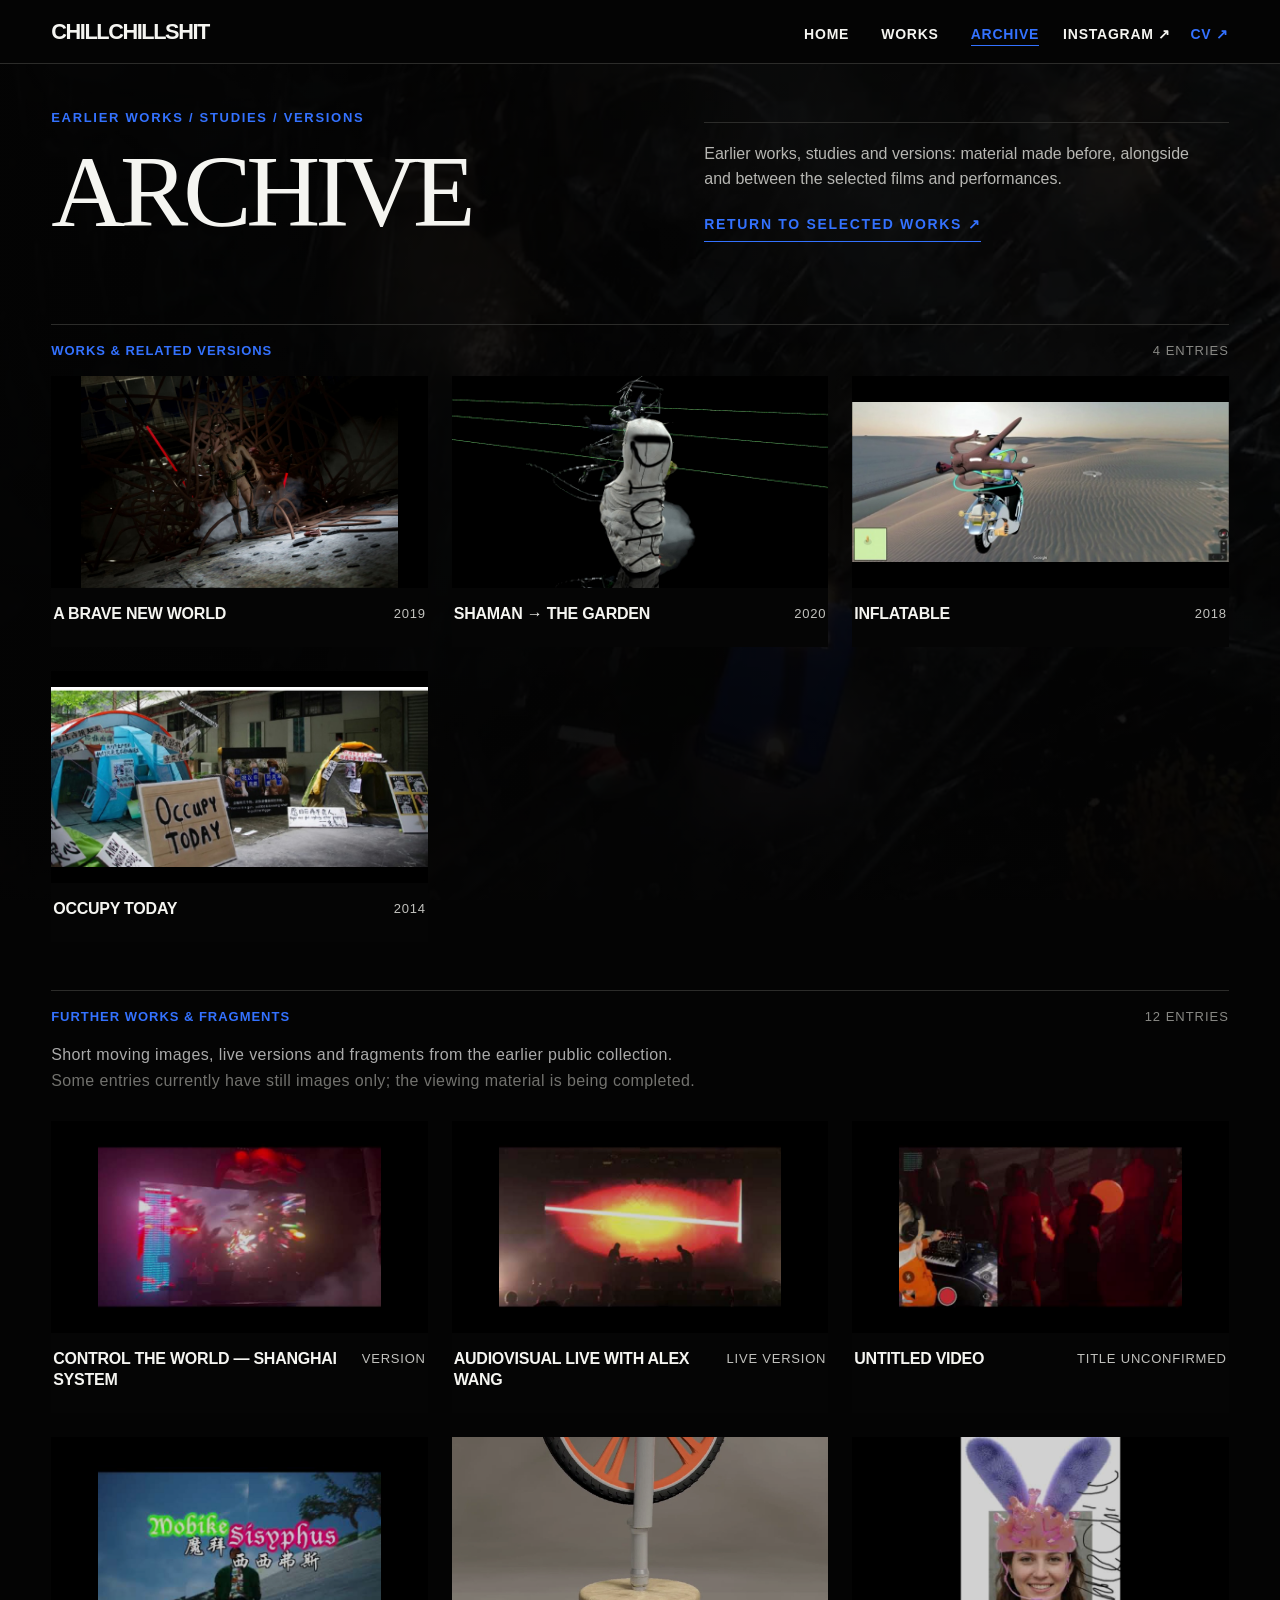
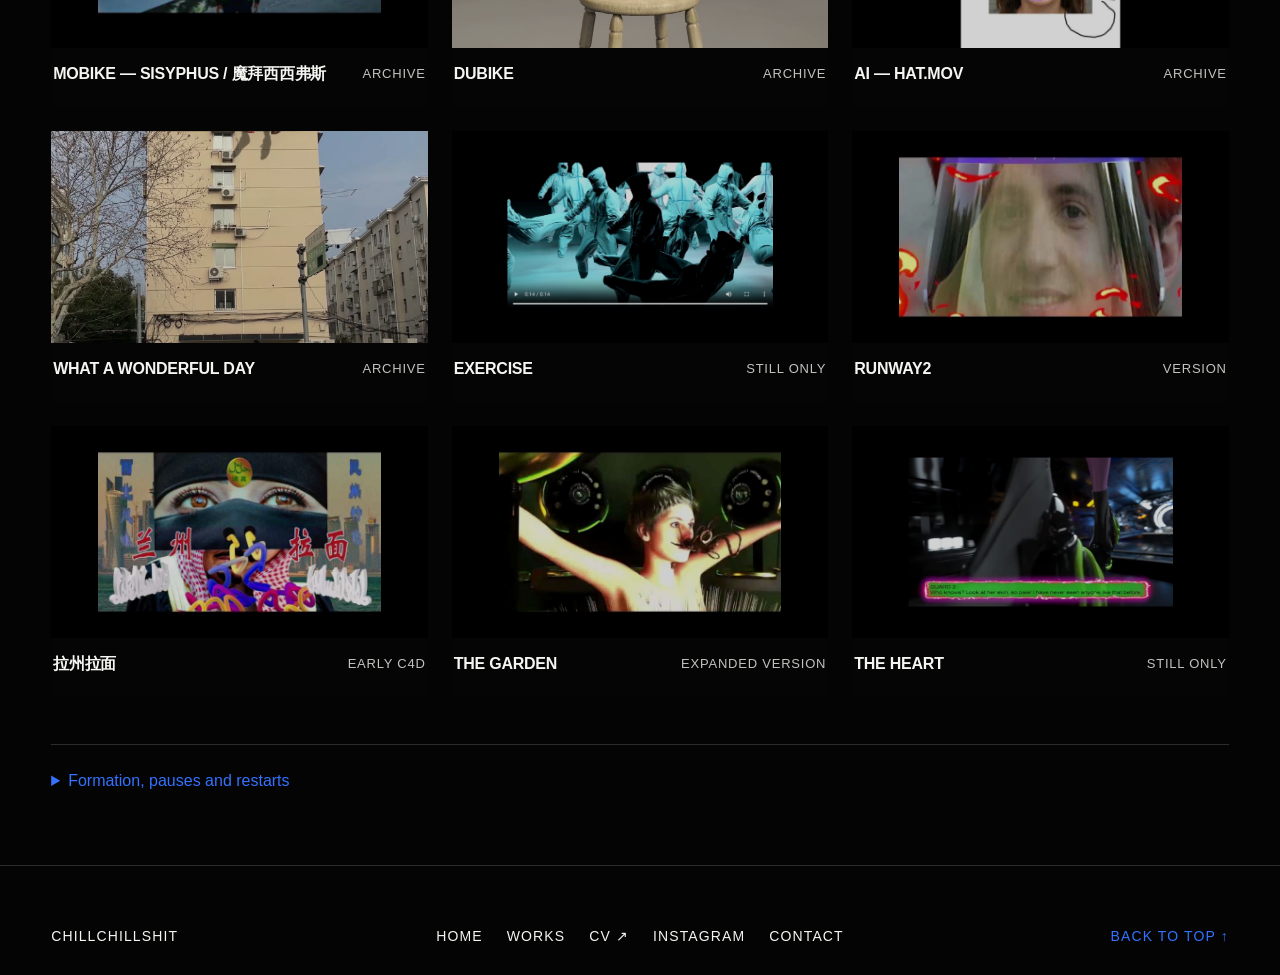
==== commit 7c5cc385: "Clarify artistic trajectory and sync public CV" ====
--- a/archive.html
+++ b/archive.html
@@ -3,18 +3,18 @@
   <head>
     <meta charset="UTF-8" />
     <meta name="viewport" content="width=device-width, initial-scale=1.0" />
-    <meta name="description" content="Earlier works, contextual material and alternate versions from CHILLCHILL / Chengchao Tan's practice." />
+    <meta name="description" content="Earlier works, contextual material and alternate versions from CHILLCHILLSHIT's practice." />
     <meta name="theme-color" content="#050505" />
     <meta property="og:type" content="website" />
-    <meta property="og:title" content="Archive — CHILLCHILL" />
+    <meta property="og:title" content="Archive — CHILLCHILLSHIT" />
     <meta property="og:description" content="Earlier works, contextual material and alternate versions retained without flattening the artistic practice into a complete database." />
     <meta property="og:image" content="https://chillchillshit-stack.github.io/assets/background-poster.jpg" />
     <meta name="twitter:card" content="summary_large_image" />
-    <title>Archive — CHILLCHILL</title>
+    <title>Archive — CHILLCHILLSHIT</title>
     <link rel="icon" href="data:image/svg+xml,%3Csvg xmlns='http://www.w3.org/2000/svg' viewBox='0 0 64 64'%3E%3Crect width='64' height='64' fill='%23050505'/%3E%3Cpath d='M12 12h40v40H12z' fill='none' stroke='%233472ff' stroke-width='6'/%3E%3C/svg%3E" />
     <link rel="preload" as="image" href="./assets/wix-cover-shaman.jpg" fetchpriority="high" />
-    <link rel="stylesheet" href="./styles.css?v=20260821-selected-archive-v16" />
-    <script src="./app.js?v=20260821-wix-archive-v14" defer></script>
+    <link rel="stylesheet" href="./styles.css?v=20260915-image-led" />
+    <script src="./app.js?v=20260915-image-led" defer></script>
   </head>
   <body class="works-page archive-page" id="top">
     <div class="legacy-video-background" aria-hidden="true">
@@ -24,10 +24,10 @@
     </div>
 
     <header class="site-header">
-      <a class="brand" href="./index.html" aria-label="CHILLCHILL home">CHILLCHILL</a>
+      <a class="brand" href="./index.html" aria-label="CHILLCHILLSHIT home">CHILLCHILLSHIT</a>
       <div class="header-actions">
         <a class="header-instagram" href="https://www.instagram.com/chillchillshit/" target="_blank" rel="noreferrer">INSTAGRAM ↗</a>
-        <a class="header-cv" href="./assets/chillchill-cv.pdf" target="_blank" rel="noreferrer">CV ↗</a>
+        <a class="header-cv" href="./assets/chillchill-cv.pdf?v=20260915" target="_blank" rel="noreferrer">CV ↗</a>
       </div>
       <nav aria-label="Primary navigation">
         <a href="./index.html">HOME</a>
@@ -40,23 +40,27 @@
       <section class="works-landing" aria-labelledby="archivePageTitle">
         <header class="works-page-header">
           <div>
-            <p class="works-page-kicker">CONTEXT / VERSIONS / EARLIER MATERIAL</p>
+            <p class="works-page-kicker">EARLIER WORKS / STUDIES / VERSIONS</p>
             <h1 id="archivePageTitle">ARCHIVE</h1>
           </div>
           <div class="works-page-guide">
-            <p>This page keeps earlier works and public version history available without giving every entry the same status as a selected work.</p>
+            <p>Earlier works, studies and versions: material made before, alongside and between the selected films and performances.</p>
             <a href="./works.html">RETURN TO SELECTED WORKS <span aria-hidden="true">↗</span></a>
           </div>
         </header>
 
         <section class="works-secondary archive-context" aria-labelledby="trajectoryContextTitle">
           <div class="works-section-heading">
-            <p id="trajectoryContextTitle">TRAJECTORY / CONTEXT</p>
-            <span>3 ENTRIES</span>
+            <p id="trajectoryContextTitle">WORKS &amp; RELATED VERSIONS</p>
+            <span>4 ENTRIES</span>
           </div>
           <div class="works-context-grid">
+          <button class="project works-card" type="button" data-slug="a-brave-new-world" data-title="A BRAVE NEW WORLD" data-year="2019" data-type="MOVING IMAGE / DEVELOPMENT VERSION" data-description="A finished short moving-image work that later entered a longer mixed-source live system." data-video-id="zybx_KVLKy4">
+            <span class="works-card-media"><img loading="lazy" decoding="async" src="./assets/wix-cover-a-brave-new-world.jpg" alt="A BRAVE NEW WORLD artist-selected cover" /></span>
+            <span class="project-line"><strong>A BRAVE NEW WORLD</strong><small>2019</small></span>
+          </button>
             <button class="project works-card" type="button" data-slug="shaman-garden" data-title="SHAMAN → THE GARDEN" data-year="2020" data-type="SHORT VIDEO / EXPANDED LIVE VERSION" data-description="An independent short later becomes part of an expanded audiovisual performance." data-video-id="pIf4e2qBeQ4">
-              <span class="works-card-media"><img decoding="async" fetchpriority="high" src="./assets/wix-cover-shaman.jpg" alt="SHAMAN original Wix cover" /></span>
+              <span class="works-card-media"><img decoding="async" fetchpriority="high" src="./assets/wix-cover-shaman.jpg" alt="SHAMAN artist-selected cover" /></span>
               <span class="project-line"><strong>SHAMAN → THE GARDEN</strong><small>2020</small></span>
             </button>
             <button class="project works-card" type="button" data-slug="inflatable" data-title="INFLATABLE" data-year="2018" data-type="3D MOVING IMAGE / CONTEXT" data-description="A small urban rule becomes an absurd visual complaint." data-video-id="0K_xFmzg4Dk">
@@ -72,15 +76,15 @@
 
         <section class="works-secondary works-archive" aria-labelledby="wixArchiveTitle">
           <div class="works-section-heading">
-            <p id="wixArchiveTitle">EARLIER WORKS / FORMER WIX GALLERY</p>
+            <p id="wixArchiveTitle">FURTHER WORKS &amp; FRAGMENTS</p>
             <span>12 ENTRIES</span>
           </div>
           <div class="works-archive-intro">
-            <p>Works, fragments and alternate versions previously shown on the Wix site. They are retained as history rather than presented as a second set of masterpieces.</p>
-            <p>The duplicate CHAT listing is consolidated in Selected Works. Dates are omitted where they have not yet been verified.</p>
+            <p>Short moving images, live versions and fragments from the earlier public collection.</p>
+            <p>Some entries currently have still images only; the viewing material is being completed.</p>
           </div>
-          <div class="works-archive-grid" aria-label="Earlier works and entries retained from the former Wix gallery">
-            <button class="project works-card archive-card" type="button" data-slug="control-shanghai-system" data-title="CHILLCHILL CONTROL THE WORLD — SHANGHAI SYSTEM" data-type="VERSION / LIVE SYSTEM" data-description="A live-system version retained from the former Wix gallery." data-video-id="gj6utG9_jv0">
+          <div class="works-archive-grid" aria-label="Further works and fragments">
+            <button class="project works-card archive-card" type="button" data-slug="control-shanghai-system" data-title="CHILLCHILL CONTROL THE WORLD — SHANGHAI SYSTEM" data-type="VERSION / LIVE SYSTEM" data-description="A related live-system video." data-video-id="gj6utG9_jv0">
               <span class="works-card-media"><img loading="lazy" decoding="async" src="./assets/wix-archive/control-shanghai-system.jpg" alt="CHILLCHILL CONTROL THE WORLD Shanghai system version still" /></span>
               <span class="project-line"><strong>CONTROL THE WORLD — SHANGHAI SYSTEM</strong><small>VERSION</small></span>
             </button>
@@ -88,35 +92,35 @@
               <span class="works-card-media"><img loading="lazy" decoding="async" src="./assets/wix-archive/audiovisual-live-alex.jpg" alt="Audiovisual Live with Alex Wang still" /></span>
               <span class="project-line"><strong>AUDIOVISUAL LIVE WITH ALEX WANG</strong><small>LIVE VERSION</small></span>
             </button>
-            <button class="project works-card archive-card" type="button" data-slug="untitled-wix-entry" data-title="UNTITLED WIX ENTRY" data-type="UNTITLED LEGACY ENTRY" data-description="A video publicly embedded on the former Wix site without a project title." data-video-id="L9i0kMhosSE">
-              <span class="works-card-media"><img loading="lazy" decoding="async" src="./assets/wix-archive/untitled-wix-entry.jpg" alt="Still from an untitled video retained from Wix" /></span>
-              <span class="project-line"><strong>UNTITLED WIX ENTRY</strong><small>TITLE OPEN</small></span>
+            <button class="project works-card archive-card" type="button" data-slug="untitled-wix-entry" data-title="UNTITLED VIDEO" data-type="VIDEO / TITLE UNCONFIRMED" data-description="A video whose original title has not been confirmed." data-video-id="L9i0kMhosSE">
+              <span class="works-card-media"><img loading="lazy" decoding="async" src="./assets/wix-archive/untitled-wix-entry.jpg" alt="Still from a video with an unconfirmed title" /></span>
+              <span class="project-line"><strong>UNTITLED VIDEO</strong><small>TITLE UNCONFIRMED</small></span>
             </button>
-            <button class="project works-card archive-card" type="button" data-slug="mobike-sisyphus" data-title="MOBIKE — SISYPHUS / 魔拜西西弗斯" data-type="EARLIER MOVING IMAGE" data-description="An earlier moving-image work retained under its former Wix title." data-video-id="f-WOdsWEn5Y">
+            <button class="project works-card archive-card" type="button" data-slug="mobike-sisyphus" data-title="MOBIKE — SISYPHUS / 魔拜西西弗斯" data-type="EARLIER MOVING IMAGE" data-description="An earlier moving-image work." data-video-id="f-WOdsWEn5Y">
               <span class="works-card-media"><img loading="lazy" decoding="async" src="./assets/wix-archive/mobike-sisyphus.jpg" alt="MOBIKE Sisyphus video still" /></span>
               <span class="project-line"><strong>MOBIKE — SISYPHUS / 魔拜西西弗斯</strong><small>ARCHIVE</small></span>
             </button>
-            <button class="project works-card archive-card" type="button" data-slug="dubike" data-title="DUBIKE" data-type="EARLIER FRAGMENT / WIX ARCHIVE" data-description="An earlier public-gallery entry retained from Wix.">
+            <button class="project works-card archive-card" type="button" data-slug="dubike" data-title="DUBIKE" data-type="EARLIER MOVING IMAGE" data-description="An earlier moving-image entry.">
               <span class="works-card-media"><img loading="lazy" decoding="async" src="./assets/wix-archive/dubike.jpg" alt="DUBIKE video still" /></span>
               <span class="project-line"><strong>DUBIKE</strong><small>ARCHIVE</small></span>
             </button>
-            <button class="project works-card archive-card" type="button" data-slug="ai-hat" data-title="AI — HAT.MOV" data-type="EARLIER FRAGMENT / WIX ARCHIVE" data-description="An earlier public-gallery entry retained from Wix." data-video-id="Vv0HnWQlVzw">
+            <button class="project works-card archive-card" type="button" data-slug="ai-hat" data-title="AI — HAT.MOV" data-type="EARLIER MOVING IMAGE" data-description="An earlier moving-image entry." data-video-id="Vv0HnWQlVzw">
               <span class="works-card-media"><img loading="lazy" decoding="async" src="./assets/wix-archive/ai-hat.jpg" alt="AI hat moving-image still" /></span>
               <span class="project-line"><strong>AI — HAT.MOV</strong><small>ARCHIVE</small></span>
             </button>
-            <button class="project works-card archive-card" type="button" data-slug="wonderful-day" data-title="WHAT A WONDERFUL DAY" data-type="EARLIER FRAGMENT / WIX ARCHIVE" data-description="An earlier public-gallery entry retained from Wix.">
+            <button class="project works-card archive-card" type="button" data-slug="wonderful-day" data-title="WHAT A WONDERFUL DAY" data-type="EARLIER MOVING IMAGE" data-description="An earlier moving-image entry.">
               <span class="works-card-media"><img loading="lazy" decoding="async" src="./assets/wix-archive/what-a-wonderful-day.jpg" alt="WHAT A WONDERFUL DAY video still" /></span>
               <span class="project-line"><strong>WHAT A WONDERFUL DAY</strong><small>ARCHIVE</small></span>
             </button>
-            <button class="project works-card archive-card" type="button" data-slug="exercise" data-title="EXERCISE" data-type="WIX ARCHIVE / IMAGE ENTRY" data-description="An image-based entry preserved from the former public Wix gallery.">
-              <span class="works-card-media"><img loading="lazy" decoding="async" src="./assets/wix-archive/exercise.jpg" alt="EXERCISE Wix gallery image" /></span>
-              <span class="project-line"><strong>EXERCISE</strong><small>IMAGE ENTRY</small></span>
+            <button class="project works-card archive-card" type="button" data-slug="exercise" data-title="EXERCISE" data-type="STILL / VIDEO PENDING" data-description="A still is available; the corresponding video is not yet linked here.">
+              <span class="works-card-media"><img loading="lazy" decoding="async" src="./assets/wix-archive/exercise.jpg" alt="EXERCISE archived still" /></span>
+              <span class="project-line"><strong>EXERCISE</strong><small>STILL ONLY</small></span>
             </button>
-            <button class="project works-card archive-card" type="button" data-slug="runway2" data-title="RUNWAY2" data-type="RUNWAY / EARLIER VERSION" data-description="An alternate RUNWAY entry retained from the former Wix gallery." data-video-id="vI447w83ug0">
+            <button class="project works-card archive-card" type="button" data-slug="runway2" data-title="RUNWAY2" data-type="MOVING IMAGE" data-description="A moving-image entry retained under the title RUNWAY2." data-video-id="vI447w83ug0">
               <span class="works-card-media"><img loading="lazy" decoding="async" src="./assets/wix-archive/runway2.jpg" alt="RUNWAY2 video still" /></span>
               <span class="project-line"><strong>RUNWAY2</strong><small>VERSION</small></span>
             </button>
-            <button class="project works-card archive-card" type="button" data-slug="lazhou-lamian" data-title="拉州拉面" data-type="EARLY C4D EXPERIMENT" data-description="An early C4D experiment retained under the exact title used on Wix." data-video-id="pfOjwJ35zkA">
+            <button class="project works-card archive-card" type="button" data-slug="lazhou-lamian" data-title="拉州拉面" data-type="EARLY C4D EXPERIMENT" data-description="An early C4D moving-image experiment." data-video-id="pfOjwJ35zkA">
               <span class="works-card-media"><img loading="lazy" decoding="async" src="./assets/wix-archive/lazhou-lamian.jpg" alt="拉州拉面 moving-image still" /></span>
               <span class="project-line"><strong>拉州拉面</strong><small>EARLY C4D</small></span>
             </button>
@@ -124,40 +128,44 @@
               <span class="works-card-media"><img loading="lazy" decoding="async" src="./assets/wix-archive/the-garden.jpg" alt="THE GARDEN audiovisual performance still" /></span>
               <span class="project-line"><strong>THE GARDEN</strong><small>EXPANDED VERSION</small></span>
             </button>
-            <button class="project works-card archive-card" type="button" data-slug="the-heart" data-title="THE HEART" data-type="WIX ARCHIVE / IMAGE ENTRY" data-description="An image-based entry preserved from the former public Wix gallery.">
-              <span class="works-card-media"><img loading="lazy" decoding="async" src="./assets/wix-archive/the-heart.jpg" alt="THE HEART Wix gallery image" /></span>
-              <span class="project-line"><strong>THE HEART</strong><small>IMAGE ENTRY</small></span>
+            <button class="project works-card archive-card" type="button" data-slug="the-heart" data-title="THE HEART" data-type="STILL / VIDEO PENDING" data-description="A still is available; the corresponding video is not yet linked here.">
+              <span class="works-card-media"><img loading="lazy" decoding="async" src="./assets/wix-archive/the-heart.jpg" alt="THE HEART archived still" /></span>
+              <span class="project-line"><strong>THE HEART</strong><small>STILL ONLY</small></span>
             </button>
           </div>
         </section>
+        <details class="archive-history"><summary>Formation, pauses and restarts</summary><ol><li><strong>2010–2014:</strong> painting education, followed by action, installation and video. The 2013–2014 works mark the artist-recognised beginning of the practice.</li><li><strong>2015–2016:</strong> work in children’s art education and a pause in creative production.</li><li><strong>2016–2017:</strong> learning C4D becomes a restart. A computer offers a way to make moving images from everyday materials.</li></ol></details>
       </section>
     </main>
 
     <footer class="site-footer">
-      <span>CHILLCHILL — CHENGCHAO TAN</span>
+      <span>CHILLCHILLSHIT</span>
       <nav aria-label="Footer navigation">
         <a href="./index.html">HOME</a>
         <a href="./works.html">WORKS</a>
-        <a href="./assets/chillchill-cv.pdf" target="_blank" rel="noreferrer">CV ↗</a>
+        <a href="./assets/chillchill-cv.pdf?v=20260915" target="_blank" rel="noreferrer">CV ↗</a>
         <a href="https://www.instagram.com/chillchillshit/" target="_blank" rel="noreferrer">INSTAGRAM</a>
         <a href="mailto:chillchillshit@gmail.com">CONTACT</a>
       </nav>
       <a href="#top">BACK TO TOP ↑</a>
     </footer>
 
-    <dialog class="project-dialog" id="projectDialog">
+    <dialog class="project-dialog" id="projectDialog" aria-labelledby="dialogTitle">
       <button class="dialog-close" type="button" aria-label="Close project">×</button>
       <div class="dialog-media">
         <div class="dialog-stage">
           <img id="dialogImage" src="./assets/background-poster.jpg" alt="" />
           <iframe id="dialogVideo" title="Project video" loading="lazy" allow="autoplay; encrypted-media; picture-in-picture" allowfullscreen referrerpolicy="strict-origin-when-cross-origin"></iframe>
         </div>
-        <div class="dialog-gallery" id="dialogGallery" hidden aria-label="Additional project stills"></div>
       </div>
       <div class="dialog-copy">
         <p id="dialogType"></p>
         <h2 id="dialogTitle">PROJECT</h2>
         <p id="dialogYear"></p>
+        <div class="dialog-actions">
+          <a class="watch-video-link" id="watchVideoLink" href="#" target="_blank" rel="noreferrer" hidden>WATCH ON YOUTUBE <span aria-hidden="true">↗</span></a>
+          <button class="copy-project-link" id="copyProjectLink" type="button">COPY PROJECT LINK <span aria-hidden="true">↗</span></button>
+        </div>
         <p id="dialogDescription"></p>
         <dl class="dialog-facts" id="dialogFacts" hidden>
           <div id="dialogFormatRow"><dt>FORMAT</dt><dd id="dialogFormat"></dd></div>
@@ -171,11 +179,8 @@
           <div id="dialogLookingBackRow"><dt>LOOKING BACK</dt><dd id="dialogLookingBack"></dd></div>
           <div id="dialogStillOpenRow"><dt>STILL OPEN</dt><dd id="dialogStillOpen"></dd></div>
         </dl>
-        <div class="dialog-actions">
-          <a class="watch-video-link" id="watchVideoLink" href="#" target="_blank" rel="noreferrer" hidden>WATCH ON YOUTUBE <span aria-hidden="true">↗</span></a>
-          <button class="copy-project-link" id="copyProjectLink" type="button">COPY PROJECT LINK <span aria-hidden="true">↗</span></button>
-        </div>
       </div>
+      <div class="dialog-gallery" id="dialogGallery" hidden aria-label="Additional project stills"></div>
     </dialog>
   </body>
 </html>
--- a/styles.css
+++ b/styles.css
@@ -588,3 +588,203 @@
   .legacy-video-background video { display: none; }
   *, *::before, *::after { transition-duration: .01ms !important; }
 }
+
+/* September 2026: one image-led trajectory, with readable indexes. */
+:root { --gutter: clamp(20px, 4vw, 64px); --muted: #b1b1ab; }
+html { font-size: 100%; }
+body { overflow-x: clip; }
+[hidden] { display: none !important; }
+.site-header { gap: 24px; }
+.brand { font-size: clamp(19px, 1.7vw, 27px); white-space: nowrap; }
+.site-header nav a, .header-actions a { font-size: .875rem; letter-spacing: .055em; }
+.site-footer { font-size: .875rem; line-height: 1.5; }
+.site-footer nav { flex-wrap: wrap; gap: 16px 24px; }
+.text-link, .open-project { font-size: .875rem; line-height: 1.5; letter-spacing: .07em; }
+.section-eyebrow { font-size: .8125rem; line-height: 1.5; letter-spacing: .09em; }
+.practice-hero { min-height: min(76svh, 740px); padding: clamp(56px, 8vw, 112px) var(--gutter) 28px; gap: 56px; }
+.hero-copy { max-width: 800px; padding: 0; }
+.hero-copy .hero-kicker { font-size: .8125rem; line-height: 1.5; }
+.hero-copy h1 { font-size: clamp(3.25rem, 6.6vw, 6.5rem); line-height: .96; letter-spacing: -.04em; white-space: normal; }
+.hero-copy p { max-width: 42ch; margin-top: 28px; font-size: clamp(1.0625rem, 1.5vw, 1.375rem); line-height: 1.55; }
+.hero-footnote { margin: 0; color: #c4c4be; font-size: .875rem; line-height: 1.5; }
+.story-section { padding: clamp(56px, 7vw, 104px) var(--gutter); border-bottom: 1px solid var(--rule); }
+.anchor-target { display: block; scroll-margin-top: var(--header-h); }
+.story-heading { display: grid; grid-template-columns: minmax(0, 1fr) minmax(0, 1fr); align-items: end; gap: 24px 64px; margin-bottom: 42px; }
+.story-heading .section-eyebrow { grid-column: 1 / -1; margin: 0; }
+.story-heading h2 { margin: 0; font-family: var(--display); font-weight: 400; font-size: clamp(2.5rem, 4.2vw, 4.5rem); line-height: 1.02; letter-spacing: -.035em; }
+.story-heading > p:last-child { max-width: 56ch; margin: 0; color: #c4c4be; font-size: 1.0625rem; line-height: 1.65; }
+.story-grid { display: grid; gap: 26px; align-items: start; }
+.story-grid--two { grid-template-columns: repeat(2, minmax(0, 1fr)); }
+.story-grid--three { grid-template-columns: repeat(3, minmax(0, 1fr)); }
+.story-item { min-width: 0; }
+.story-item-label { margin: 0 0 12px; color: #a9a9a3; font-size: .8125rem; letter-spacing: .06em; line-height: 1.5; }
+.story-card { display: block; width: 100%; }
+.story-media { display: block; aspect-ratio: 16 / 9; overflow: hidden; background: #000; }
+.story-media img { object-fit: contain; }
+.story-card .project-line { align-items: start; gap: 12px; padding: 16px 0; background: transparent; }
+.story-card .project-line strong { font-size: clamp(1rem, 1.35vw, 1.375rem); line-height: 1.25; }
+.story-card .project-line small { font-size: .8125rem; line-height: 1.5; }
+.story-caption { margin: 14px 0 0; max-width: 52ch; color: #aaa; font-size: 1rem; line-height: 1.6; }
+.story-aside { display: grid; grid-template-columns: minmax(0, .65fr) minmax(0, 1.35fr); align-items: center; gap: 40px; margin-top: 48px; padding-top: 36px; border-top: 1px solid var(--rule); }
+.story-aside-copy h3, .story-reflection h3, .origin-lead h3 { margin: 0 0 20px; font-family: var(--display); font-weight: 400; font-size: clamp(1.875rem, 2.7vw, 2.875rem); line-height: 1.12; letter-spacing: -.025em; }
+.story-aside-copy p, .story-reflection p, .origin-lead p, .current-question p, .profile-summary p { max-width: 58ch; margin: 0 0 18px; font-size: 1.0625rem; line-height: 1.65; color: #c4c4be; }
+.story-aside-copy .story-secondary { color: #969690; font-size: 1rem; }
+.story-reflection { display: grid; grid-template-columns: minmax(0, .7fr) minmax(0, 1.3fr); gap: 40px; margin-top: 44px; padding: 32px 0 0 26px; border-top: 1px solid var(--rule); border-left: 2px solid var(--blue); }
+.story-reflection .text-link { margin-top: 4px; }
+.origin-story { margin-top: 60px; padding-top: 44px; border-top: 1px solid var(--rule); }
+.origin-lead { display: grid; grid-template-columns: minmax(0, 1fr) minmax(0, 1fr); gap: 40px; align-items: center; }
+.origin-figures { display: grid; grid-template-columns: repeat(3, minmax(0, 1fr)); gap: 24px; margin-top: 32px; }
+.origin-figures figure { min-width: 0; margin: 0; }
+.origin-figures img { width: 100%; aspect-ratio: 4 / 3; display: block; object-fit: contain; background: #111; }
+.origin-figures figcaption { padding-top: 16px; color: #aaa; font-size: 1rem; line-height: 1.55; }
+.origin-figures strong { display: block; margin-bottom: 8px; color: #ddd; font-size: .8125rem; line-height: 1.5; letter-spacing: .04em; }
+.origin-status { max-width: 85ch; margin: 28px 0 0; padding-top: 20px; border-top: 1px solid var(--rule); color: #aaa; font-size: 1rem; line-height: 1.6; }
+.current-question { display: grid; grid-template-columns: minmax(0, 1fr) minmax(0, 1fr); gap: 44px; margin-top: 50px; padding-top: 40px; border-top: 1px solid var(--rule); scroll-margin-top: var(--header-h); }
+.current-question h3 { margin: 20px 0 24px; font-family: var(--display); font-weight: 400; font-size: clamp(2.125rem, 3.3vw, 3.625rem); line-height: 1.05; letter-spacing: -.03em; }
+.current-question .section-eyebrow, .profile-summary .section-eyebrow { color: var(--blue); font-size: .8125rem; }
+.profile-summary { display: grid; grid-template-columns: minmax(0, 1fr) minmax(0, 1fr); gap: 64px; padding: 56px var(--gutter); }
+.profile-summary h2 { margin: 18px 0; font-size: clamp(1.75rem, 3vw, 3rem); letter-spacing: -.04em; }
+.profile-summary .text-link { margin-top: 4px; }
+.profile-contact { display: block; margin-top: 26px; font-size: 1rem; overflow-wrap: anywhere; }
+.works-landing { padding: 44px var(--gutter) 72px; }
+.works-page-header { grid-template-columns: minmax(0, 1fr) minmax(0, .85fr); gap: 36px; padding-bottom: 34px; margin: 0; }
+.works-page-header > * { min-width: 0; }
+.works-page-header h1 { font-size: clamp(3.5rem, 8vw, 7rem); line-height: .98; letter-spacing: -.05em; }
+.works-page-kicker { margin-bottom: 14px; font-size: .8125rem; line-height: 1.5; }
+.works-page-guide p { font-size: 1rem; line-height: 1.6; }
+.works-page-guide a, .works-archive-route a { font-size: .875rem; line-height: 1.5; }
+.works-grid, .works-archive-grid { grid-template-columns: repeat(3, minmax(0, 1fr)); gap: 24px; background: transparent; }
+.works-context-grid { display: grid; grid-template-columns: repeat(3, minmax(0, 1fr)); gap: 24px; background: transparent; }
+.works-card { box-shadow: none; }
+.works-card-media { aspect-ratio: 16 / 9; }
+.works-card-media img { object-fit: contain; }
+.works-card .project-line, .archive-card .project-line { grid-template-columns: minmax(0, 1fr) auto; min-height: 0; gap: 10px; padding: 16px 2px 22px; align-items: start; }
+.works-card .project-line strong, .archive-card .project-line strong { font-size: 1rem; line-height: 1.3; }
+.works-card .project-line small, .archive-card .project-line small { font-size: .8125rem; line-height: 1.6; }
+.works-section-heading { font-size: .8125rem; line-height: 1.5; letter-spacing: .075em; }
+.works-secondary .works-section-heading, .works-archive-intro, .works-archive-route { margin-right: 0; margin-left: 0; }
+.works-archive-intro p, .works-archive-route p { font-size: 1rem; line-height: 1.6; color: #aaa; }
+.works-archive-intro { display: block; margin-bottom: 28px; }
+.works-secondary { margin-top: 48px; }
+.archive-history { margin-top: 48px; border-top: 1px solid var(--rule); padding-top: 24px; }
+.archive-history summary { cursor: pointer; color: var(--blue); font-size: 1rem; line-height: 1.5; }
+.archive-history ol { padding-left: 1.3rem; max-width: 62ch; }
+.archive-history li { margin: 18px 0; color: #bbb; font-size: 1rem; line-height: 1.6; }
+.project-dialog { max-height: calc(100dvh - 32px); overflow: auto; }
+.project-dialog[open] { grid-template-columns: minmax(0, 1.25fr) minmax(0, .8fr); }
+.dialog-media { min-width: 0; max-height: none; overflow: visible; }
+.dialog-copy { min-width: 0; overflow: visible; padding: 32px; }
+.dialog-stage { min-height: 0; }
+.dialog-stage > img, .dialog-stage > iframe { height: auto; aspect-ratio: 16 / 9; }
+.dialog-copy h2, .dialog-copy h2.is-long { font-size: clamp(1.75rem, 2.4vw, 2.625rem); line-height: 1.1; overflow-wrap: anywhere; }
+.dialog-copy p { font-size: .875rem; line-height: 1.55; letter-spacing: .015em; }
+.dialog-copy #dialogDescription { font-size: 1rem; line-height: 1.65; }
+.dialog-facts dt, .dialog-evidence dt { font-size: .8125rem; line-height: 1.5; }
+.dialog-facts dd, .dialog-evidence dd { font-size: 1rem; line-height: 1.6; }
+.dialog-gallery { grid-column: 1 / -1; grid-template-columns: repeat(3, minmax(0, 1fr)); gap: 24px; padding: 24px; background: #090909; }
+.dialog-gallery figure { margin: 0; min-width: 0; }
+.dialog-gallery img { width: 100%; height: auto; max-height: 380px; object-fit: contain; }
+.dialog-gallery figcaption { padding-top: 12px; color: #bbb; font-size: .875rem; line-height: 1.6; }
+.dialog-notes { margin-top: 24px; padding-top: 18px; border-top: 1px solid var(--rule); }
+.dialog-notes summary { cursor: pointer; color: var(--blue); font-size: .875rem; line-height: 1.5; }
+.dialog-related { margin-top: 24px; }
+.dialog-related h3 { margin: 0 0 10px; color: #aaa; font-size: .8125rem; line-height: 1.5; letter-spacing: .05em; }
+.dialog-related a { display: block; padding: 12px 0; border-top: 1px solid var(--rule); color: var(--white); font-size: 1rem; line-height: 1.4; }
+.dialog-related a:hover { color: var(--blue); }
+.copy-project-link, .watch-video-link { font-size: .875rem; line-height: 1.5; }
+.dialog-actions { margin: 12px 0 24px; }
+@media (max-width: 1000px) {
+  .story-heading { gap: 20px 36px; }
+  .project-dialog[open] { display: block; }
+  .dialog-copy { border-left: 0; border-top: 1px solid var(--rule); }
+  .dialog-stage > img, .dialog-stage > iframe { max-height: 65vh; }
+  .dialog-gallery { grid-template-columns: 1fr; }
+}
+@media (max-width: 900px) {
+  .site-header { row-gap: 12px; }
+  .site-header nav { overflow: visible; padding: 0; mask-image: none; -webkit-mask-image: none; }
+  .site-header nav a, .header-actions a { font-size: .875rem; }
+  .story-heading { grid-template-columns: 1fr; }
+  .story-heading > p:last-child { max-width: 65ch; }
+  .story-grid--three { gap: 18px; }
+  .story-reflection { grid-template-columns: 1fr; gap: 8px; }
+  .works-grid, .works-context-grid, .works-archive-grid { grid-template-columns: repeat(2, minmax(0, 1fr)); }
+  .works-page-header { grid-template-columns: 1fr; gap: 22px; }
+  .site-footer { grid-template-columns: 1fr; align-items: start; gap: 20px; }
+  .site-footer > a { justify-self: start; }
+}
+@media (max-width: 620px) {
+  .site-header { gap: 14px 12px; }
+  .header-actions { gap: 14px; }
+  .brand { font-size: 19px; }
+  .practice-hero { min-height: 0; padding: 52px var(--gutter) 26px; gap: 44px; }
+  .hero-copy { padding: 0; max-width: 100%; }
+  .hero-copy h1 { font-size: clamp(2.8rem, 11vw, 4rem); letter-spacing: -.04em; }
+  .hero-copy p { max-width: 34ch; }
+  .story-heading h2 { font-size: clamp(2.4rem, 9vw, 3.5rem); }
+  .story-grid--two, .story-grid--three, .story-aside, .origin-lead, .origin-figures, .current-question, .profile-summary { grid-template-columns: 1fr; }
+  .story-grid { gap: 28px; }
+  .story-aside, .origin-story, .current-question { margin-top: 36px; gap: 24px; }
+  .story-reflection { padding-left: 18px; }
+  .origin-figures { gap: 30px; }
+  .origin-figures img { aspect-ratio: auto; max-height: 380px; }
+  .story-card .project-line strong { font-size: 1.125rem; }
+  .works-landing { padding: 32px var(--gutter) 52px; }
+  .works-page-header h1, .archive-page .works-page-header h1 { font-size: clamp(3rem, 16vw, 5.5rem); line-height: 1; }
+  .works-grid, .works-context-grid, .works-archive-grid { gap: 14px; }
+  .works-card .project-line, .archive-card .project-line { grid-template-columns: 1fr; gap: 6px; padding: 12px 0 16px; }
+  .works-card .project-line strong, .archive-card .project-line strong { font-size: 1rem; }
+  .works-card .project-line small, .archive-card .project-line small { font-size: .8125rem; }
+  .works-context-grid .works-card:last-child { grid-column: auto; }
+  .works-archive-route { align-items: start; flex-direction: column; gap: 12px; }
+  .dialog-copy { padding: 26px 22px; }
+  .dialog-stage > img, .dialog-stage > iframe { height: auto; min-height: 0; }
+}
+@media (max-width: 360px) {
+  .site-header { gap: 12px 8px; }
+  .header-actions a { font-size: .8125rem; }
+  .header-actions { gap: 10px; }
+  .brand { font-size: 17px; }
+  .works-grid, .works-context-grid, .works-archive-grid { grid-template-columns: 1fr; }
+}
+
+/* A recent work is visible before the retrospective begins. */
+.practice-hero--featured { min-height: 0; grid-template-columns: minmax(0, .85fr) minmax(0, 1.15fr); align-items: center; align-content: start; gap: clamp(28px, 5vw, 72px); padding: clamp(32px, 5vw, 72px) var(--gutter); }
+.practice-hero--featured .hero-copy { min-width: 0; max-width: none; }
+.practice-hero--featured h1 { font-size: clamp(2.8rem, 5vw, 5rem); line-height: 1.03; letter-spacing: -.035em; }
+.practice-hero--featured .hero-copy > p:not(.hero-kicker) { margin-top: 24px; font-size: 1.0625rem; line-height: 1.65; max-width: 37ch; }
+.hero-feature { min-width: 0; }
+.hero-feature .story-item-label { color: #d3d3cf; }
+.hero-feature .story-card .project-line { background: rgb(5 5 5 / .8); padding: 16px 12px; }
+.hero-feature .story-caption { margin-top: 14px; font-size: 1rem; color: #ccc; }
+.street-comparison { display: grid; grid-template-columns: repeat(2, minmax(0, 1fr)); gap: 26px; align-items: start; }
+.context-reference { min-width: 0; margin: 0; }
+.reference-media { position: relative; aspect-ratio: 16 / 9; overflow: hidden; background: #090909; }
+.reference-media img { position: absolute; inset: 0; width: 100%; height: 100%; object-fit: contain; }
+.context-reference figcaption { margin-top: 18px; max-width: 58ch; color: #bbb; font-size: 1rem; line-height: 1.6; }
+.context-reference figcaption strong { display: block; margin-top: 6px; color: #ddd; font-size: .875rem; font-weight: 500; }
+.image-credit { display: block; margin-top: 12px; color: #aaa; font-size: .8125rem; line-height: 1.6; }
+.image-credit a { text-decoration: underline; text-underline-offset: 3px; }
+.image-credit a:hover { color: var(--white); }
+.everyday-pair { margin-top: 40px; padding-top: 32px; border-top: 1px solid var(--rule); }
+.version-encounters { gap: 0; }
+.version-encounters .story-item { padding: 0 22px; border-left: 1px solid var(--rule); }
+.version-encounters .story-item:first-child { padding-left: 0; border-left: 0; }
+.version-encounters .story-item:last-child { padding-right: 0; }
+.version-encounters .story-item-label { min-height: 3em; color: var(--blue); }
+.version-encounters .story-caption { color: #c4c4be; }
+@media (max-width: 900px) {
+  .practice-hero--featured { grid-template-columns: 1fr; gap: 28px; padding-top: 32px; }
+  .practice-hero--featured .hero-copy > p:not(.hero-kicker) { max-width: 55ch; margin-top: 18px; }
+  .practice-hero--featured .text-link { margin-top: 20px; }
+  .version-encounters { grid-template-columns: 1fr; gap: 30px; }
+  .version-encounters .story-item, .version-encounters .story-item:first-child, .version-encounters .story-item:last-child { padding: 0 0 0 18px; border-left: 1px solid var(--rule); }
+  .version-encounters .story-item-label { min-height: 0; }
+}
+@media (max-width: 620px) {
+  .practice-hero--featured { padding: 24px var(--gutter) 32px; gap: 26px; }
+  .practice-hero--featured h1 { font-size: clamp(2.6rem, 11vw, 3.5rem); }
+  .hero-feature .project-line { grid-template-columns: 1fr auto; gap: 8px; }
+  .hero-feature .story-card .project-line strong { font-size: 1rem; }
+  .street-comparison { grid-template-columns: 1fr; gap: 28px; }
+}
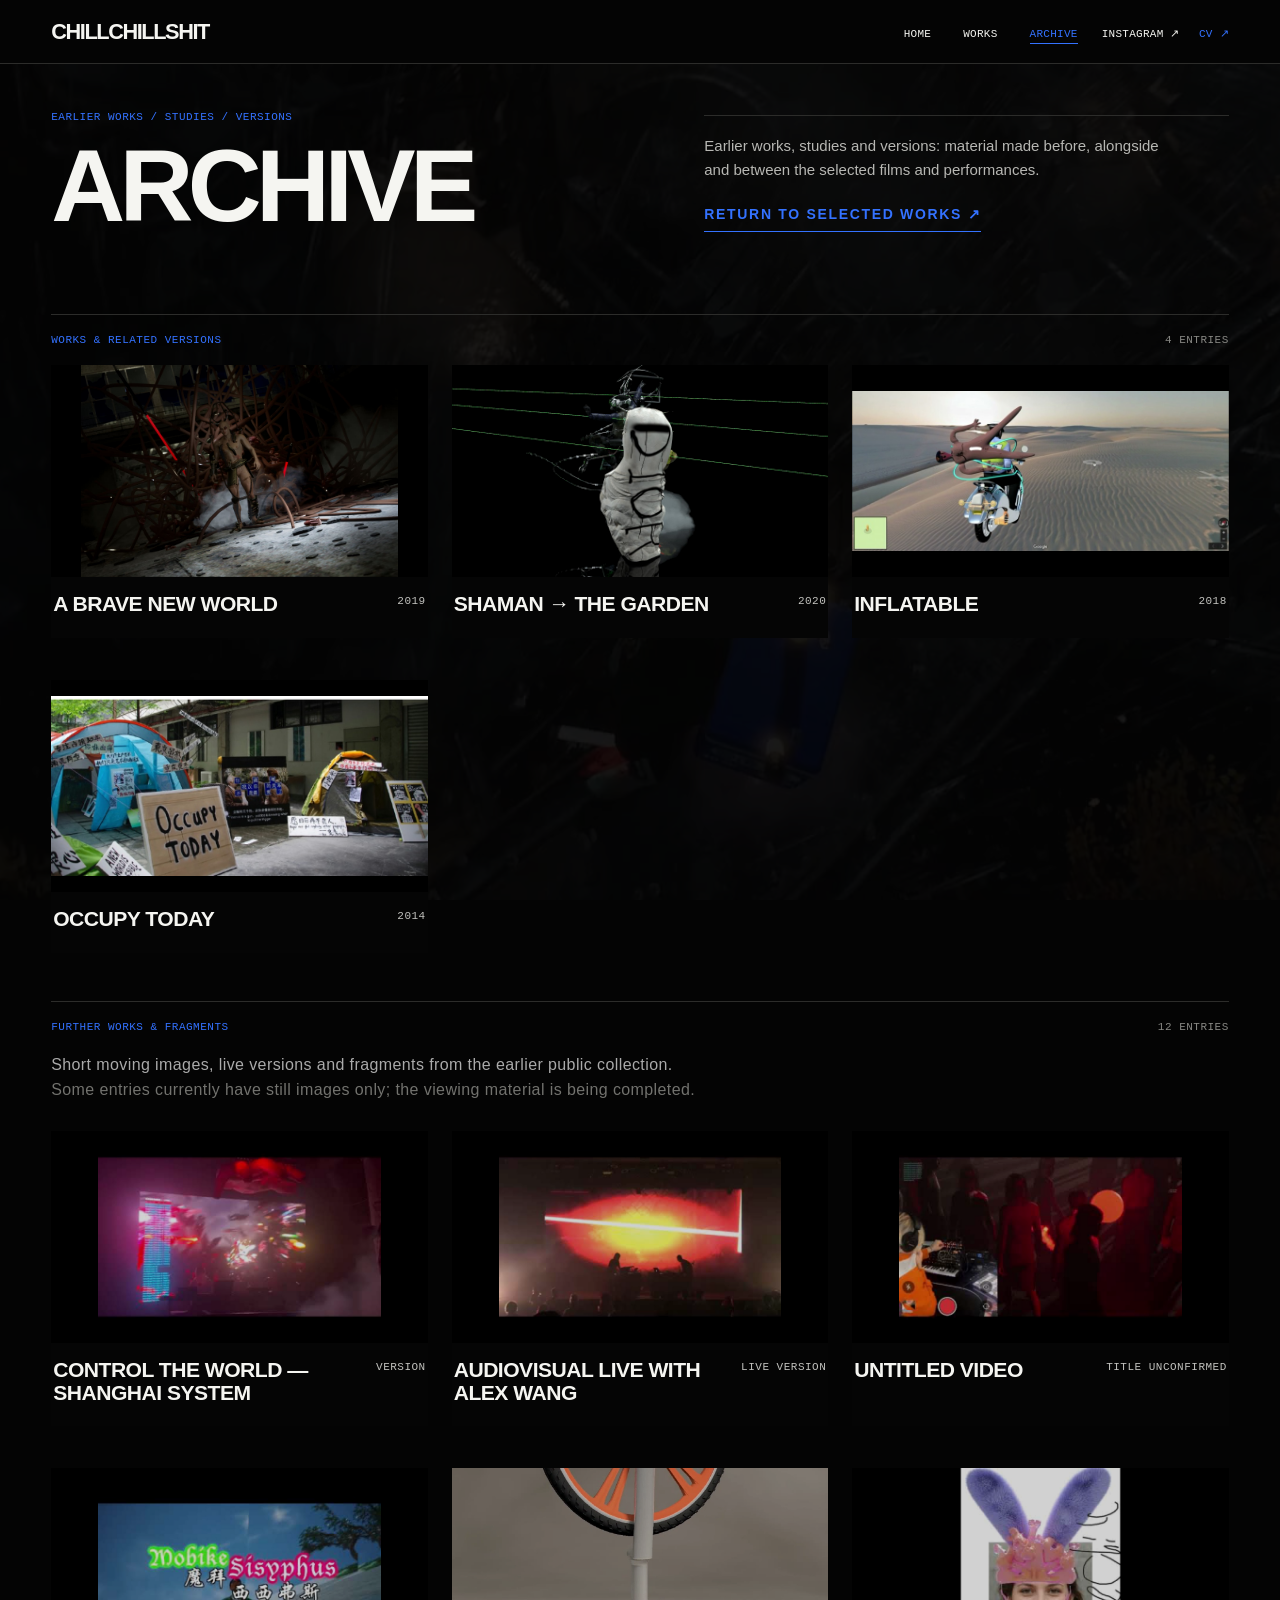
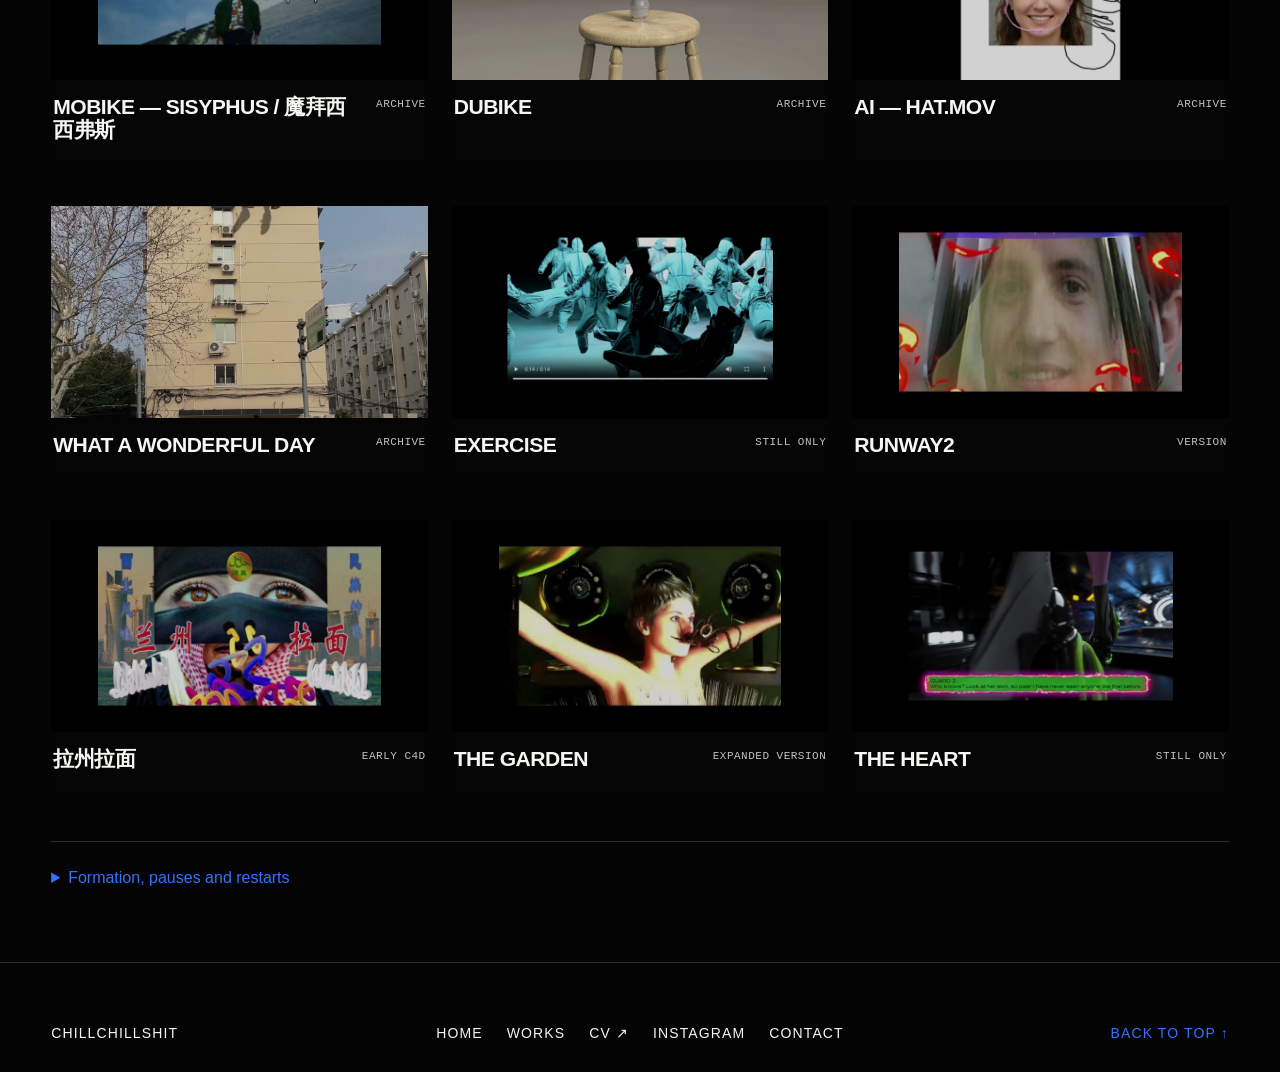
==== commit fff9c023: "Strengthen visual hierarchy across portfolio" ====
--- a/archive.html
+++ b/archive.html
@@ -14,6 +14,7 @@
     <link rel="icon" href="data:image/svg+xml,%3Csvg xmlns='http://www.w3.org/2000/svg' viewBox='0 0 64 64'%3E%3Crect width='64' height='64' fill='%23050505'/%3E%3Cpath d='M12 12h40v40H12z' fill='none' stroke='%233472ff' stroke-width='6'/%3E%3C/svg%3E" />
     <link rel="preload" as="image" href="./assets/wix-cover-shaman.jpg" fetchpriority="high" />
     <link rel="stylesheet" href="./styles.css?v=20260915-image-led" />
+    <link rel="stylesheet" href="./editorial.css?v=20260915-hierarchy" />
     <script src="./app.js?v=20260915-image-led" defer></script>
   </head>
   <body class="works-page archive-page" id="top">
--- a/editorial.css
+++ b/editorial.css
@@ -0,0 +1,235 @@
+/* Local editorial study: images lead; the trajectory is their annotation. */
+:root {
+  --body-type: "Helvetica Neue", Helvetica, Arial, sans-serif;
+  --metadata-type: "SFMono-Regular", Consolas, "Liberation Mono", monospace;
+}
+body { font-family: var(--body-type); }
+.brand, .project-line strong, .dialog-copy h2 { font-family: var(--ui); }
+.site-header nav a, .header-actions a {
+  font-family: var(--metadata-type);
+  font-size: 11px;
+  font-weight: 400;
+  letter-spacing: .025em;
+}
+.legacy-video-background::after { background: rgb(5 5 5 / .65); }
+.hero-kicker, .section-eyebrow, .story-item-label, .project-line small,
+.works-page-kicker, .works-section-heading, .origin-figures strong {
+  font-family: var(--metadata-type);
+  font-size: 11px;
+  font-weight: 400;
+  line-height: 1.65;
+  letter-spacing: .045em;
+}
+.text-link { font-family: var(--metadata-type); font-size: 12px; font-weight: 400; }
+.practice-hero--featured {
+  grid-template-columns: minmax(0, 1fr) minmax(0, 3fr);
+  align-items: start;
+  gap: clamp(32px, 5vw, 88px);
+  padding-top: 48px;
+  padding-bottom: 80px;
+}
+.practice-hero--featured .hero-copy { padding-top: 44px; }
+.practice-hero--featured .hero-kicker { font-size: 11px; margin-bottom: 32px; }
+.practice-hero--featured h1 {
+  font-size: clamp(32px, 2.7vw, 46px);
+  line-height: 1.06;
+  letter-spacing: -.035em;
+}
+.practice-hero--featured .hero-copy > p:not(.hero-kicker) {
+  max-width: 26ch;
+  font-size: 15px;
+  line-height: 1.65;
+  color: #b7b7b1;
+}
+.hero-feature .story-card { overflow: visible; }
+.hero-feature .story-card .project-line {
+  grid-template-columns: 1fr;
+  gap: 14px;
+  padding: 22px 0 18px;
+  background: transparent;
+  border-bottom: 1px solid #777;
+}
+.hero-feature .story-card .project-line strong {
+  font-size: clamp(44px, 7.7vw, 126px);
+  line-height: .94;
+  font-weight: 800;
+  letter-spacing: -.055em;
+  white-space: nowrap;
+}
+.hero-feature .project-line small { color: var(--blue); }
+.hero-feature .story-caption { font-size: 14px; line-height: 1.65; max-width: 55ch; }
+.hero-feature .story-item-label { margin-bottom: 16px; color: #d4d4cb; font-size: 11px; }
+.story-section { padding-top: clamp(72px, 7vw, 120px); padding-bottom: clamp(80px, 9vw, 150px); }
+.story-heading {
+  grid-template-columns: minmax(0, 1fr) minmax(0, 1.5fr) minmax(0, 2fr);
+  align-items: start;
+  column-gap: 44px;
+  margin-bottom: 60px;
+  padding-top: 18px;
+  border-top: 1px solid #666;
+}
+.story-heading .section-eyebrow { grid-column: auto; max-width: 23ch; color: #a5a59f; }
+.story-heading h2 {
+  font-family: var(--body-type);
+  font-size: clamp(24px, 2vw, 34px);
+  font-weight: 500;
+  line-height: 1.14;
+  letter-spacing: -.035em;
+}
+.story-heading > p:last-child { font-size: 16px; line-height: 1.65; color: #b9b9b3; max-width: 53ch; }
+.story-item-label { color: #a1a19a; font-size: 11px; }
+.story-card .project-line { padding: 18px 0 14px; border-bottom: 0; }
+.story-card .project-line strong {
+  font-size: clamp(25px, 2.15vw, 36px);
+  font-weight: 700;
+  letter-spacing: -.04em;
+  line-height: 1.04;
+}
+.story-card .project-line small { color: #a9a9a3; font-size: 12px; }
+.story-caption { max-width: 44ch; margin-top: 6px; font-size: 15px; line-height: 1.65; }
+.project:hover img, .project:focus-visible img { transform: none; }
+.project:hover .project-line strong { color: #a8beff; }
+.street-comparison { grid-template-columns: minmax(0, 1fr) minmax(0, 2.15fr); align-items: center; gap: clamp(44px, 7vw, 112px); }
+.context-reference { max-width: 360px; }
+.reference-media { aspect-ratio: 1280 / 851; }
+.context-reference figcaption { font-size: 13px; line-height: 1.6; max-width: 39ch; }
+.context-reference figcaption strong { font-size: 12px; color: #aaa; }
+.image-credit { font-size: 11px; line-height: 1.6; }
+.street-comparison .story-card .project-line strong { font-size: clamp(30px, 3.6vw, 60px); }
+.street-comparison .story-caption { max-width: 55ch; font-size: 17px; }
+.everyday-pair {
+  grid-template-columns: minmax(0, 1.15fr) minmax(0, .85fr);
+  width: 75%;
+  margin: 90px 0 0 auto;
+  padding-top: 0;
+  gap: clamp(30px, 5vw, 80px);
+  border-top: 0;
+}
+.everyday-pair > :last-child { margin-top: 110px; }
+.version-encounters { grid-template-columns: minmax(0, 1fr) minmax(0, 1fr) minmax(0, 2fr); gap: 30px; align-items: start; }
+.version-encounters .story-item,
+.version-encounters .story-item:first-child,
+.version-encounters .story-item:last-child { border: 0; padding: 0; }
+.version-encounters .story-item-label { min-height: 3.3em; color: #a1a19a; }
+.version-encounters .story-item:nth-child(2) { margin-top: 70px; }
+.version-encounters .story-item:last-child .project-line strong { font-size: clamp(32px, 3.7vw, 62px); }
+.version-encounters .story-caption { font-size: 14px; color: #aaa; }
+.story-reflection {
+  width: 75%;
+  margin: 70px 0 0 auto;
+  grid-template-columns: minmax(0, 1fr) minmax(0, 1.45fr);
+  padding: 28px 0 0;
+  border-left: 0;
+}
+.story-reflection h3 { font-size: clamp(25px, 2.6vw, 40px); font-style: italic; }
+.story-reflection p { font-size: 15px; line-height: 1.65; color: #b9b9b3; }
+#city-returns > .story-grid { grid-template-columns: minmax(0, 2fr) minmax(0, 1fr) minmax(0, 1fr); gap: 30px; }
+#city-returns > .story-grid > :first-child .project-line strong { font-size: clamp(30px, 3vw, 50px); }
+.origin-story { margin-top: 100px; padding-top: 44px; }
+.origin-lead { grid-template-columns: minmax(0, 1.7fr) minmax(0, 1fr); gap: clamp(30px, 5vw, 80px); }
+.origin-lead .project-line strong { font-size: clamp(32px, 3.3vw, 54px); }
+.origin-lead h3 { font-size: clamp(26px, 2.4vw, 36px); }
+.origin-lead p { font-size: 15px; line-height: 1.7; }
+.origin-figures { width: 78%; margin: 48px 0 0 auto; gap: 28px; }
+.origin-figures figcaption { font-size: 13px; line-height: 1.6; }
+.origin-figures strong { font-size: 11px; color: #aaa; }
+.origin-status { margin-left: auto; width: 78%; font-size: 13px; line-height: 1.6; color: #aaa; }
+#current > .story-grid { grid-template-columns: minmax(0, 1.6fr) minmax(0, 1fr); gap: clamp(36px, 6vw, 100px); align-items: center; }
+#current > .story-grid > :first-child .project-line strong { font-size: clamp(40px, 5.2vw, 84px); }
+.current-question { grid-template-columns: minmax(0, 1.45fr) minmax(0, 1fr); gap: clamp(40px, 8vw, 130px); margin-top: 90px; }
+.current-question h3 { font-size: clamp(36px, 4.5vw, 68px); }
+.current-question p { font-size: 16px; max-width: 51ch; }
+.current-question .section-eyebrow { font-size: 11px; }
+.current-question .story-item { align-self: center; }
+.profile-summary { padding-top: 64px; padding-bottom: 72px; gap: 80px; }
+.profile-summary p { font-size: 15px; }
+.profile-summary .section-eyebrow { font-size: 11px; }
+.works-card .project-line strong, .archive-card .project-line strong { font-size: clamp(19px, 1.65vw, 27px); line-height: 1.08; letter-spacing: -.025em; }
+.works-card .project-line small, .archive-card .project-line small { font-size: 11px; }
+.works-page-header h1 { font-family: var(--ui); font-weight: 700; font-size: clamp(60px, 8vw, 128px); line-height: .9; letter-spacing: -.055em; }
+.works-page-guide p { font-size: 15px; }
+.works-page-kicker, .works-section-heading { font-size: 11px; }
+.works-grid, .works-archive-grid, .works-context-grid { row-gap: 42px; }
+.dialog-copy p, .dialog-copy #dialogDescription { font-family: var(--body-type); }
+
+@media (max-width: 1100px) {
+  .practice-hero--featured { grid-template-columns: minmax(0, 1fr) minmax(0, 2.4fr); gap: 32px; }
+  .practice-hero--featured .hero-copy { padding-top: 32px; }
+  .story-heading { grid-template-columns: minmax(0, 1fr) minmax(0, 1.4fr); gap: 20px 36px; }
+  .story-heading .section-eyebrow { grid-column: 1 / -1; max-width: none; }
+  .version-encounters { grid-template-columns: repeat(2, minmax(0, 1fr)); }
+  .version-encounters .story-item:last-child { grid-column: 1 / -1; width: 80%; margin-left: auto; margin-top: 28px; }
+  .version-encounters .story-item:nth-child(2) { margin-top: 0; }
+  .version-encounters .story-item-label { min-height: 0; }
+  .version-encounters .story-item:last-child .project-line strong { font-size: 48px; }
+  .origin-lead { grid-template-columns: 1.3fr 1fr; gap: 32px; }
+}
+@media (max-width: 760px) {
+  .practice-hero--featured { grid-template-columns: 1fr; gap: 36px; padding-top: 28px; padding-bottom: 64px; }
+  .practice-hero--featured .hero-copy { padding: 0; display: grid; grid-template-columns: 1fr 1.2fr; gap: 12px 26px; }
+  .practice-hero--featured .hero-kicker { grid-column: 1 / -1; margin: 0 0 8px; }
+  .practice-hero--featured h1 { font-size: 32px; }
+  .practice-hero--featured .hero-copy > p:not(.hero-kicker) { margin: 0; max-width: none; font-size: 14px; }
+  .practice-hero--featured .text-link { grid-column: 1 / -1; justify-self: start; margin-top: 8px; }
+  .hero-feature .story-card .project-line strong { font-size: clamp(38px, 9.8vw, 72px); }
+  .story-heading { gap: 16px; margin-bottom: 36px; }
+  .story-heading h2 { font-size: 27px; }
+  .story-heading > p:last-child { font-size: 14px; }
+  .street-comparison { gap: 24px; grid-template-columns: 1fr 1.7fr; }
+  .street-comparison .story-card .project-line strong { font-size: 30px; }
+  .street-comparison .story-caption { font-size: 15px; }
+  .story-card .project-line { grid-template-columns: 1fr; gap: 8px; }
+  .everyday-pair { width: 90%; gap: 30px; margin-top: 52px; }
+  .everyday-pair > :last-child { margin-top: 60px; }
+  .story-reflection { width: 100%; }
+  #city-returns > .story-grid { grid-template-columns: repeat(2, minmax(0, 1fr)); }
+  #city-returns > .story-grid > :first-child { grid-column: 1 / -1; width: 90%; }
+  .origin-lead { grid-template-columns: 1fr; }
+  .origin-figures, .origin-status { width: 100%; }
+  .origin-lead > :last-child { max-width: 58ch; }
+  #current > .story-grid { gap: 28px; }
+  .current-question { grid-template-columns: 1fr; gap: 28px; }
+  .current-question .story-item { width: 80%; margin-left: auto; }
+  .works-card .project-line strong, .archive-card .project-line strong { font-size: 20px; }
+}
+@media (max-width: 480px) {
+  .site-header nav a, .header-actions a { font-size: 10px; }
+  .brand { font-size: 20px; }
+  .practice-hero--featured .hero-copy { gap: 12px 18px; grid-template-columns: 1fr; }
+  .practice-hero--featured h1 { font-size: 30px; }
+  .practice-hero--featured h1 br { display: none; }
+  .practice-hero--featured .hero-copy > p:not(.hero-kicker) { max-width: 37ch; }
+  .hero-feature .story-card .project-line strong { font-size: clamp(30px, 9.4vw, 46px); }
+  .hero-feature .story-card .project-line { padding-top: 16px; gap: 12px; }
+  .hero-feature .story-caption { font-size: 13px; }
+  .story-section { padding-top: 56px; padding-bottom: 64px; }
+  .story-heading { grid-template-columns: 1fr; gap: 16px; }
+  .story-heading h2 { font-size: 24px; }
+  .story-heading h2 br { display: none; }
+  .story-heading > p:last-child { font-size: 15px; }
+  .street-comparison { grid-template-columns: 1fr; gap: 30px; }
+  .context-reference { width: 68%; }
+  .street-comparison .story-card .project-line strong { font-size: 34px; }
+  .everyday-pair { width: 100%; grid-template-columns: 1fr; gap: 36px; }
+  .everyday-pair > :first-child { width: 90%; }
+  .everyday-pair > :last-child { width: 82%; margin: 0 0 0 auto; }
+  .version-encounters { grid-template-columns: 1fr; gap: 36px; }
+  .version-encounters .story-item:first-child { width: 85%; }
+  .version-encounters .story-item:nth-child(2) { width: 85%; margin-left: auto; }
+  .version-encounters .story-item:last-child { width: 100%; margin: 0; grid-column: auto; }
+  .version-encounters .story-item:last-child .project-line strong { font-size: 38px; }
+  .story-reflection { grid-template-columns: 1fr; gap: 8px; }
+  .story-reflection h3 { font-size: 30px; }
+  .origin-story { margin-top: 60px; }
+  .origin-figures { grid-template-columns: 1fr; width: 88%; }
+  .origin-figures img { aspect-ratio: auto; max-height: 300px; }
+  #current > .story-grid { grid-template-columns: 1fr; gap: 36px; }
+  #current > .story-grid > :last-child { width: 82%; margin-left: auto; }
+  #current > .story-grid > :first-child .project-line strong { font-size: 48px; }
+  .current-question { margin-top: 64px; }
+  .current-question h3 { font-size: 38px; }
+  .current-question .story-item { width: 88%; }
+  .profile-summary { grid-template-columns: 1fr; gap: 36px; }
+  .works-card .project-line strong, .archive-card .project-line strong { font-size: 18px; }
+  .works-grid, .works-context-grid, .works-archive-grid { row-gap: 26px; }
+}
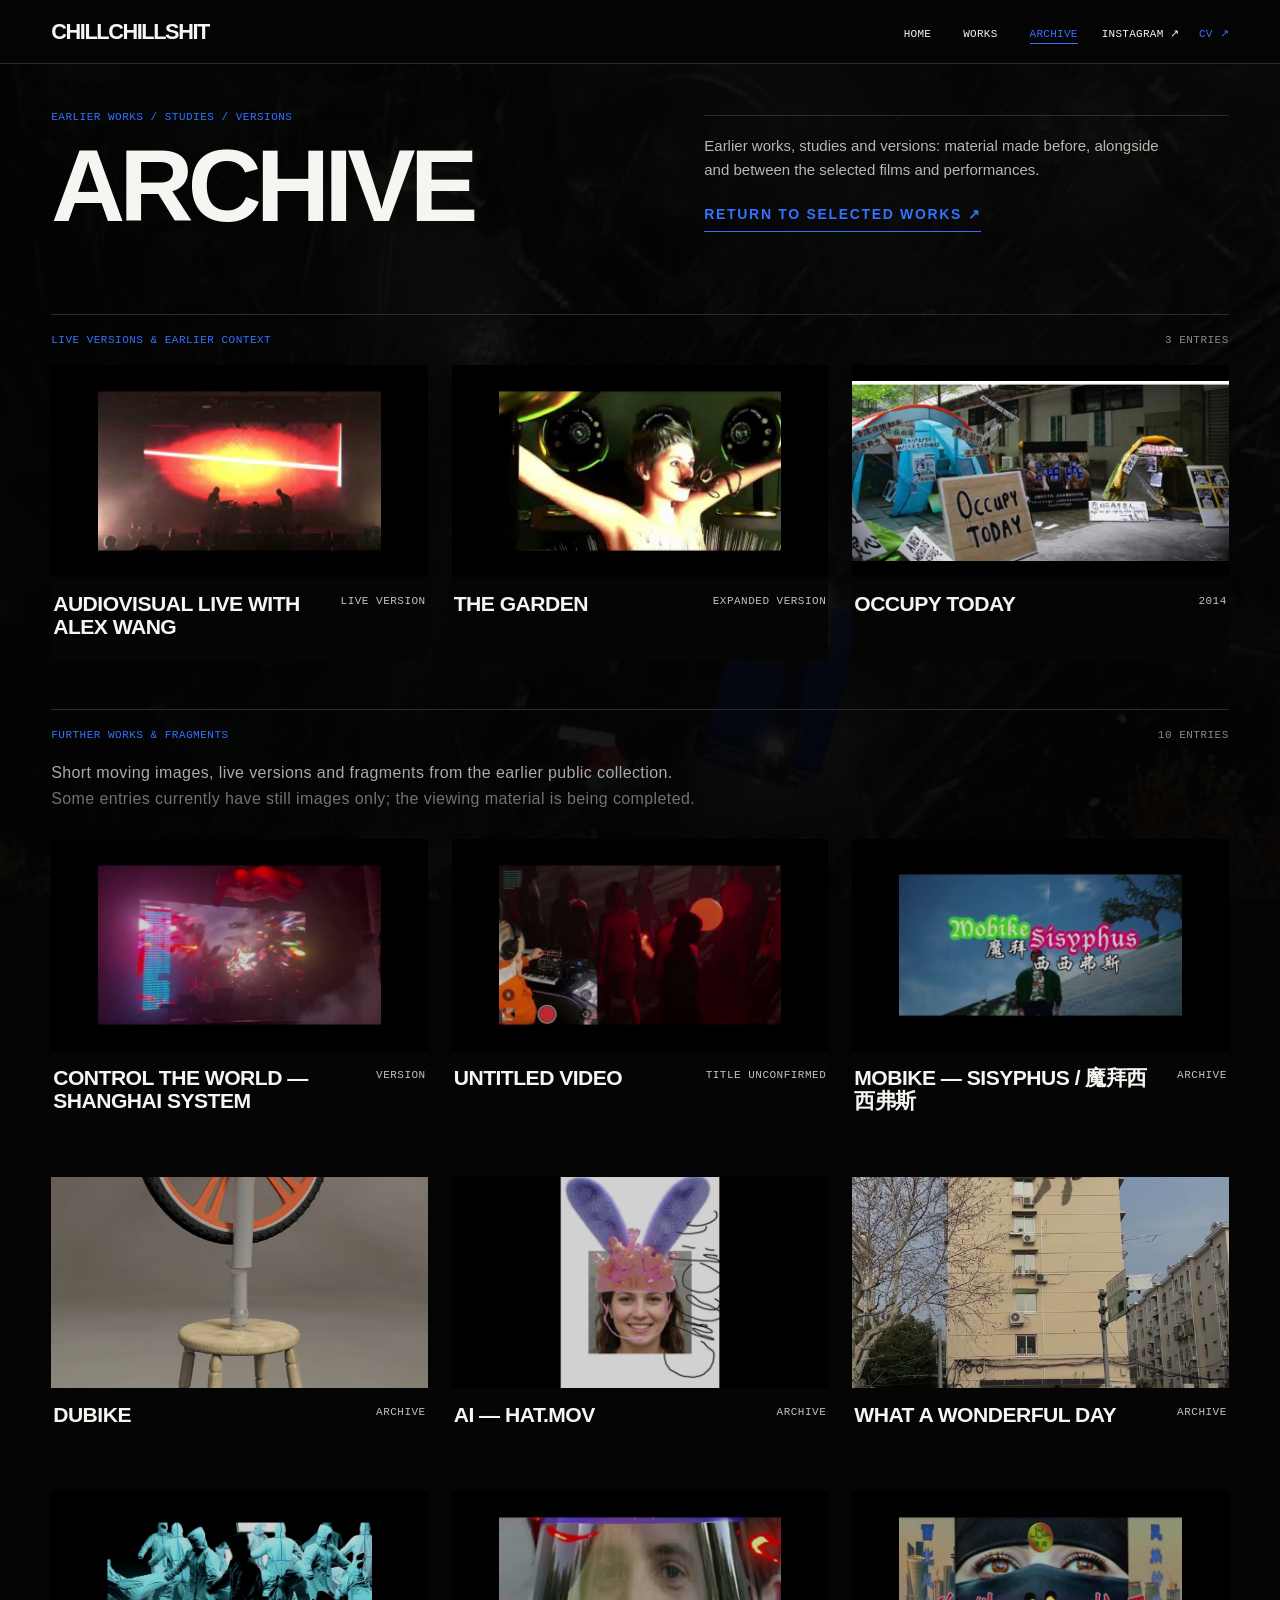
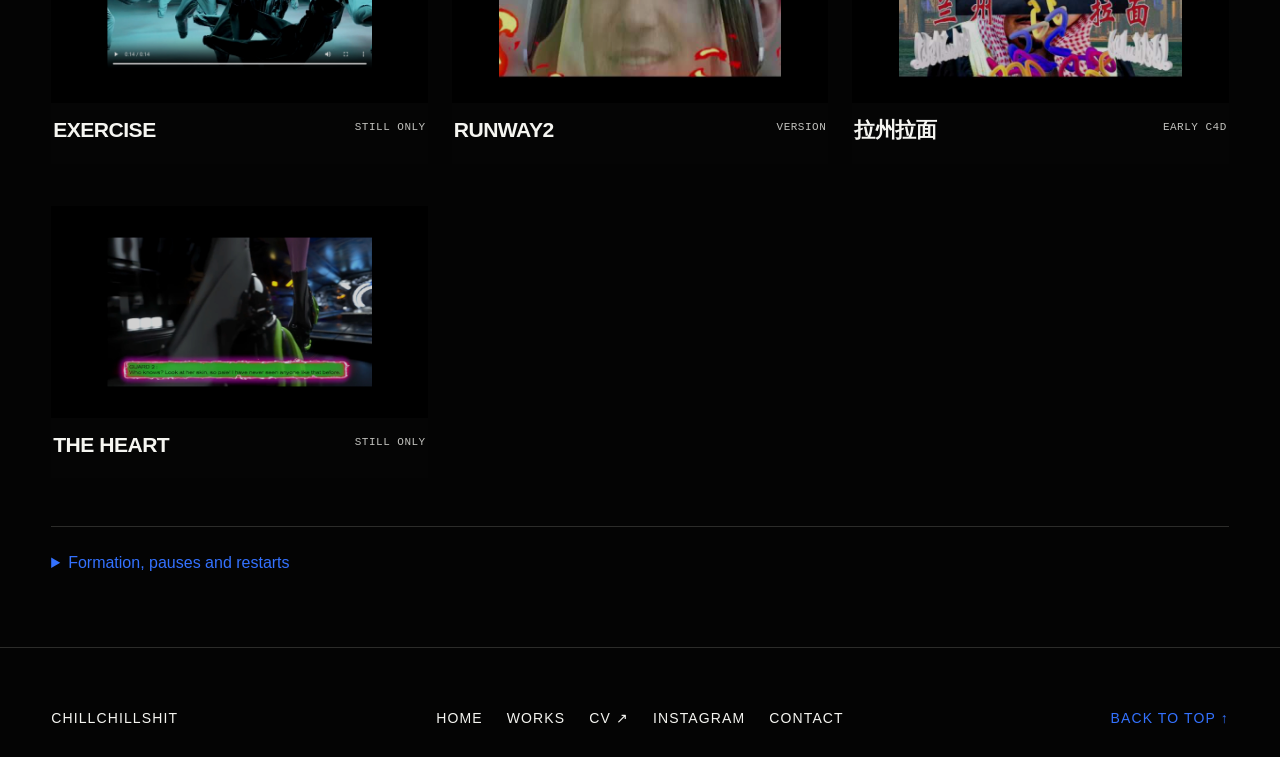
==== commit d6023480: "Expand selected films in Works" ====
--- a/archive.html
+++ b/archive.html
@@ -12,10 +12,10 @@
     <meta name="twitter:card" content="summary_large_image" />
     <title>Archive — CHILLCHILLSHIT</title>
     <link rel="icon" href="data:image/svg+xml,%3Csvg xmlns='http://www.w3.org/2000/svg' viewBox='0 0 64 64'%3E%3Crect width='64' height='64' fill='%23050505'/%3E%3Cpath d='M12 12h40v40H12z' fill='none' stroke='%233472ff' stroke-width='6'/%3E%3C/svg%3E" />
-    <link rel="preload" as="image" href="./assets/wix-cover-shaman.jpg" fetchpriority="high" />
+    <link rel="preload" as="image" href="./assets/wix-archive/audiovisual-live-alex.jpg" fetchpriority="high" />
     <link rel="stylesheet" href="./styles.css?v=20260915-image-led" />
     <link rel="stylesheet" href="./editorial.css?v=20260915-hierarchy" />
-    <script src="./app.js?v=20260915-image-led" defer></script>
+    <script src="./app.js?v=20261003-expanded-works" defer></script>
   </head>
   <body class="works-page archive-page" id="top">
     <div class="legacy-video-background" aria-hidden="true">
@@ -52,21 +52,17 @@
 
         <section class="works-secondary archive-context" aria-labelledby="trajectoryContextTitle">
           <div class="works-section-heading">
-            <p id="trajectoryContextTitle">WORKS &amp; RELATED VERSIONS</p>
-            <span>4 ENTRIES</span>
+            <p id="trajectoryContextTitle">LIVE VERSIONS &amp; EARLIER CONTEXT</p>
+            <span>3 ENTRIES</span>
           </div>
           <div class="works-context-grid">
-          <button class="project works-card" type="button" data-slug="a-brave-new-world" data-title="A BRAVE NEW WORLD" data-year="2019" data-type="MOVING IMAGE / DEVELOPMENT VERSION" data-description="A finished short moving-image work that later entered a longer mixed-source live system." data-video-id="zybx_KVLKy4">
-            <span class="works-card-media"><img loading="lazy" decoding="async" src="./assets/wix-cover-a-brave-new-world.jpg" alt="A BRAVE NEW WORLD artist-selected cover" /></span>
-            <span class="project-line"><strong>A BRAVE NEW WORLD</strong><small>2019</small></span>
-          </button>
-            <button class="project works-card" type="button" data-slug="shaman-garden" data-title="SHAMAN → THE GARDEN" data-year="2020" data-type="SHORT VIDEO / EXPANDED LIVE VERSION" data-description="An independent short later becomes part of an expanded audiovisual performance." data-video-id="pIf4e2qBeQ4">
-              <span class="works-card-media"><img decoding="async" fetchpriority="high" src="./assets/wix-cover-shaman.jpg" alt="SHAMAN artist-selected cover" /></span>
-              <span class="project-line"><strong>SHAMAN → THE GARDEN</strong><small>2020</small></span>
+            <button class="project works-card" type="button" data-slug="audiovisual-live-alex" data-title="AUDIOVISUAL LIVE WITH ALEX WANG" data-type="LIVE VERSION / COLLABORATION" data-description="A live entry from the A BRAVE NEW WORLD development chain." data-video-id="MynfdMBpej0">
+              <span class="works-card-media"><img loading="lazy" decoding="async" src="./assets/wix-archive/audiovisual-live-alex.jpg" alt="Audiovisual Live with Alex Wang still" /></span>
+              <span class="project-line"><strong>AUDIOVISUAL LIVE WITH ALEX WANG</strong><small>LIVE VERSION</small></span>
             </button>
-            <button class="project works-card" type="button" data-slug="inflatable" data-title="INFLATABLE" data-year="2018" data-type="3D MOVING IMAGE / CONTEXT" data-description="A small urban rule becomes an absurd visual complaint." data-video-id="0K_xFmzg4Dk">
-              <span class="works-card-media"><img loading="lazy" decoding="async" src="./assets/inflatable-still-800.jpg" alt="INFLATABLE video still" /></span>
-              <span class="project-line"><strong>INFLATABLE</strong><small>2018</small></span>
+            <button class="project works-card" type="button" data-slug="the-garden" data-title="THE GARDEN" data-type="EXPANDED LIVE VERSION" data-description="The expanded audiovisual version that contains SHAMAN and additional material." data-video-id="-OK7pHN6N_I">
+              <span class="works-card-media"><img loading="lazy" decoding="async" src="./assets/wix-archive/the-garden.jpg" alt="THE GARDEN audiovisual performance still" /></span>
+              <span class="project-line"><strong>THE GARDEN</strong><small>EXPANDED VERSION</small></span>
             </button>
             <button class="project works-card" type="button" data-slug="occupy-today" data-title="OCCUPY TODAY" data-year="2014" data-type="FORMATION / CONTEXT" data-description="An early encounter between action, social simulation and the structures surrounding art." data-video-id="Ip55WOqn-rM">
               <span class="works-card-media"><img loading="lazy" decoding="async" src="./assets/occupy-today-archive-still-800.jpg" alt="OCCUPY TODAY documentation still" /></span>
@@ -78,7 +74,7 @@
         <section class="works-secondary works-archive" aria-labelledby="wixArchiveTitle">
           <div class="works-section-heading">
             <p id="wixArchiveTitle">FURTHER WORKS &amp; FRAGMENTS</p>
-            <span>12 ENTRIES</span>
+            <span>10 ENTRIES</span>
           </div>
           <div class="works-archive-intro">
             <p>Short moving images, live versions and fragments from the earlier public collection.</p>
@@ -88,10 +84,6 @@
             <button class="project works-card archive-card" type="button" data-slug="control-shanghai-system" data-title="CHILLCHILL CONTROL THE WORLD — SHANGHAI SYSTEM" data-type="VERSION / LIVE SYSTEM" data-description="A related live-system video." data-video-id="gj6utG9_jv0">
               <span class="works-card-media"><img loading="lazy" decoding="async" src="./assets/wix-archive/control-shanghai-system.jpg" alt="CHILLCHILL CONTROL THE WORLD Shanghai system version still" /></span>
               <span class="project-line"><strong>CONTROL THE WORLD — SHANGHAI SYSTEM</strong><small>VERSION</small></span>
-            </button>
-            <button class="project works-card archive-card" type="button" data-slug="audiovisual-live-alex" data-title="AUDIOVISUAL LIVE WITH ALEX WANG" data-type="LIVE VERSION / COLLABORATION" data-description="A live entry from the A BRAVE NEW WORLD development chain." data-video-id="MynfdMBpej0">
-              <span class="works-card-media"><img loading="lazy" decoding="async" src="./assets/wix-archive/audiovisual-live-alex.jpg" alt="Audiovisual Live with Alex Wang still" /></span>
-              <span class="project-line"><strong>AUDIOVISUAL LIVE WITH ALEX WANG</strong><small>LIVE VERSION</small></span>
             </button>
             <button class="project works-card archive-card" type="button" data-slug="untitled-wix-entry" data-title="UNTITLED VIDEO" data-type="VIDEO / TITLE UNCONFIRMED" data-description="A video whose original title has not been confirmed." data-video-id="L9i0kMhosSE">
               <span class="works-card-media"><img loading="lazy" decoding="async" src="./assets/wix-archive/untitled-wix-entry.jpg" alt="Still from a video with an unconfirmed title" /></span>
@@ -124,10 +116,6 @@
             <button class="project works-card archive-card" type="button" data-slug="lazhou-lamian" data-title="拉州拉面" data-type="EARLY C4D EXPERIMENT" data-description="An early C4D moving-image experiment." data-video-id="pfOjwJ35zkA">
               <span class="works-card-media"><img loading="lazy" decoding="async" src="./assets/wix-archive/lazhou-lamian.jpg" alt="拉州拉面 moving-image still" /></span>
               <span class="project-line"><strong>拉州拉面</strong><small>EARLY C4D</small></span>
-            </button>
-            <button class="project works-card archive-card" type="button" data-slug="the-garden" data-title="THE GARDEN" data-type="EXPANDED LIVE VERSION" data-description="The expanded audiovisual version that contains SHAMAN and additional material." data-video-id="-OK7pHN6N_I">
-              <span class="works-card-media"><img loading="lazy" decoding="async" src="./assets/wix-archive/the-garden.jpg" alt="THE GARDEN audiovisual performance still" /></span>
-              <span class="project-line"><strong>THE GARDEN</strong><small>EXPANDED VERSION</small></span>
             </button>
             <button class="project works-card archive-card" type="button" data-slug="the-heart" data-title="THE HEART" data-type="STILL / VIDEO PENDING" data-description="A still is available; the corresponding video is not yet linked here.">
               <span class="works-card-media"><img loading="lazy" decoding="async" src="./assets/wix-archive/the-heart.jpg" alt="THE HEART archived still" /></span>
